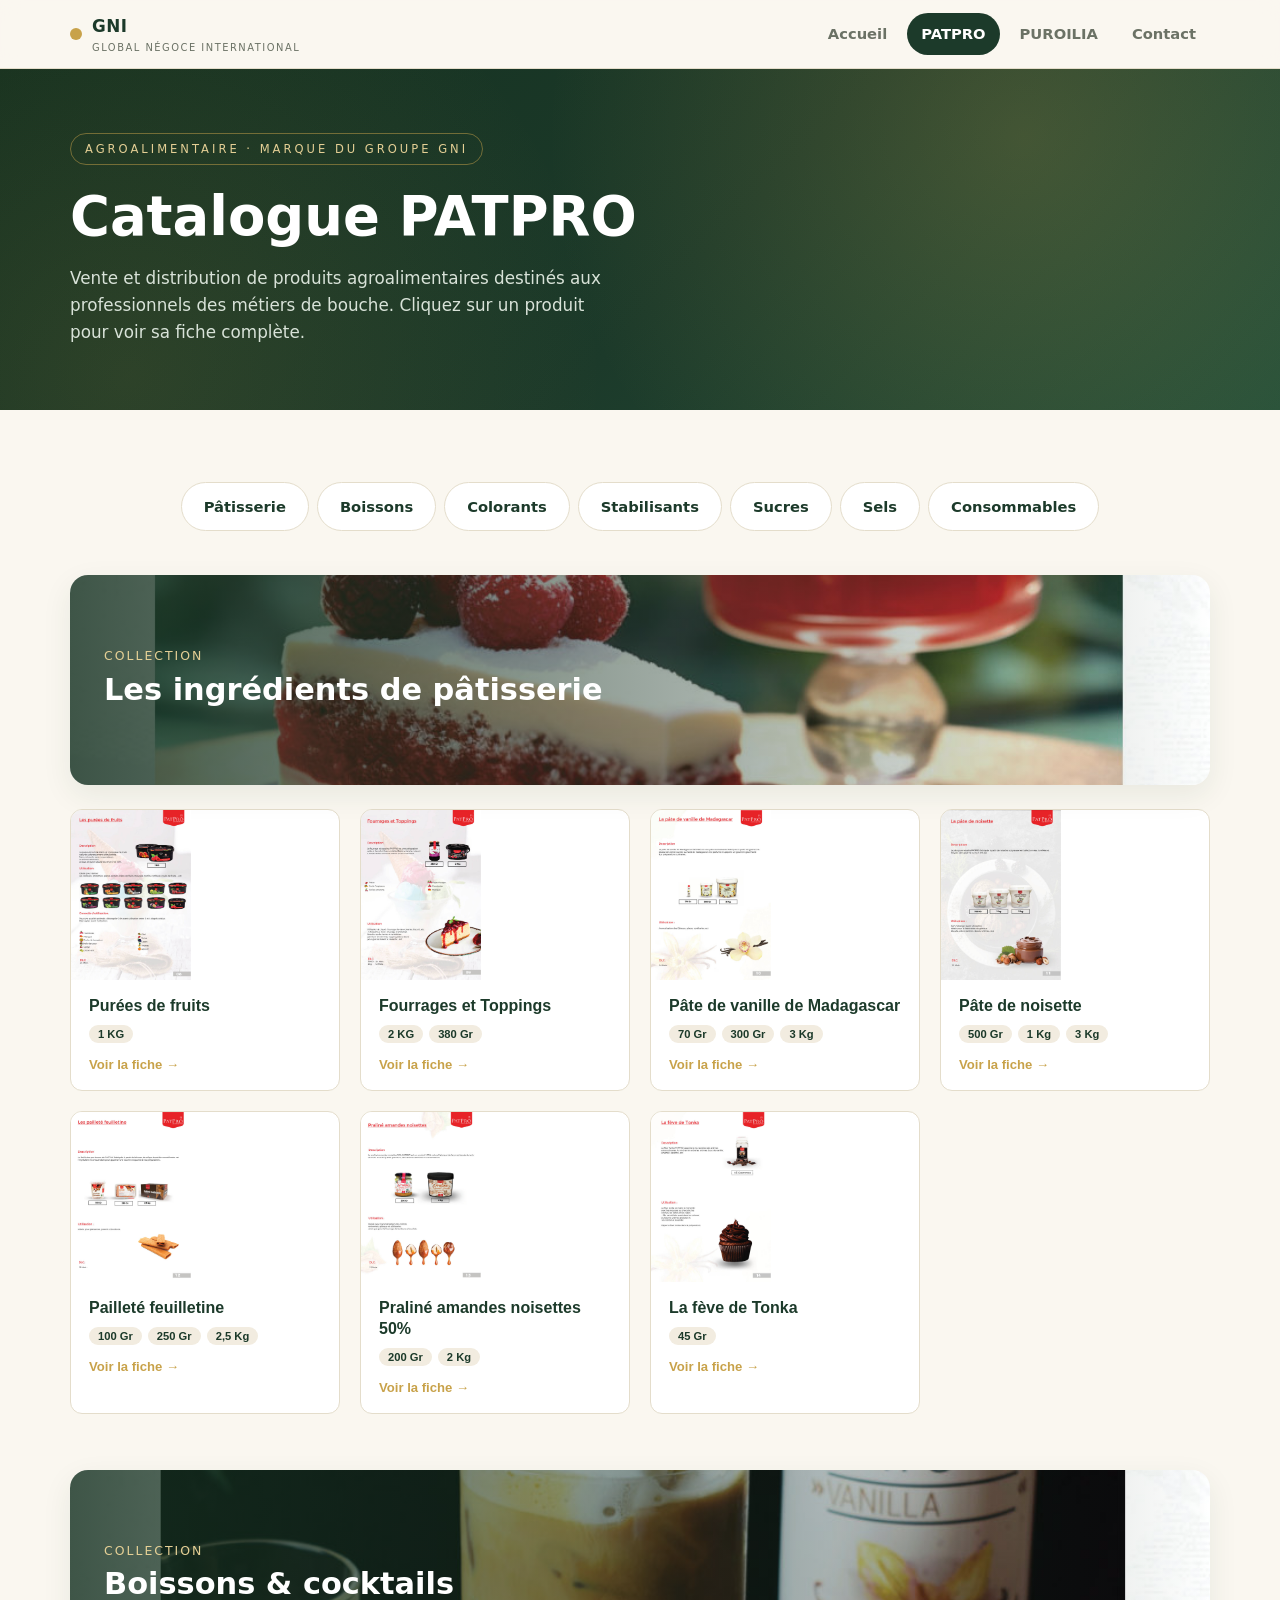
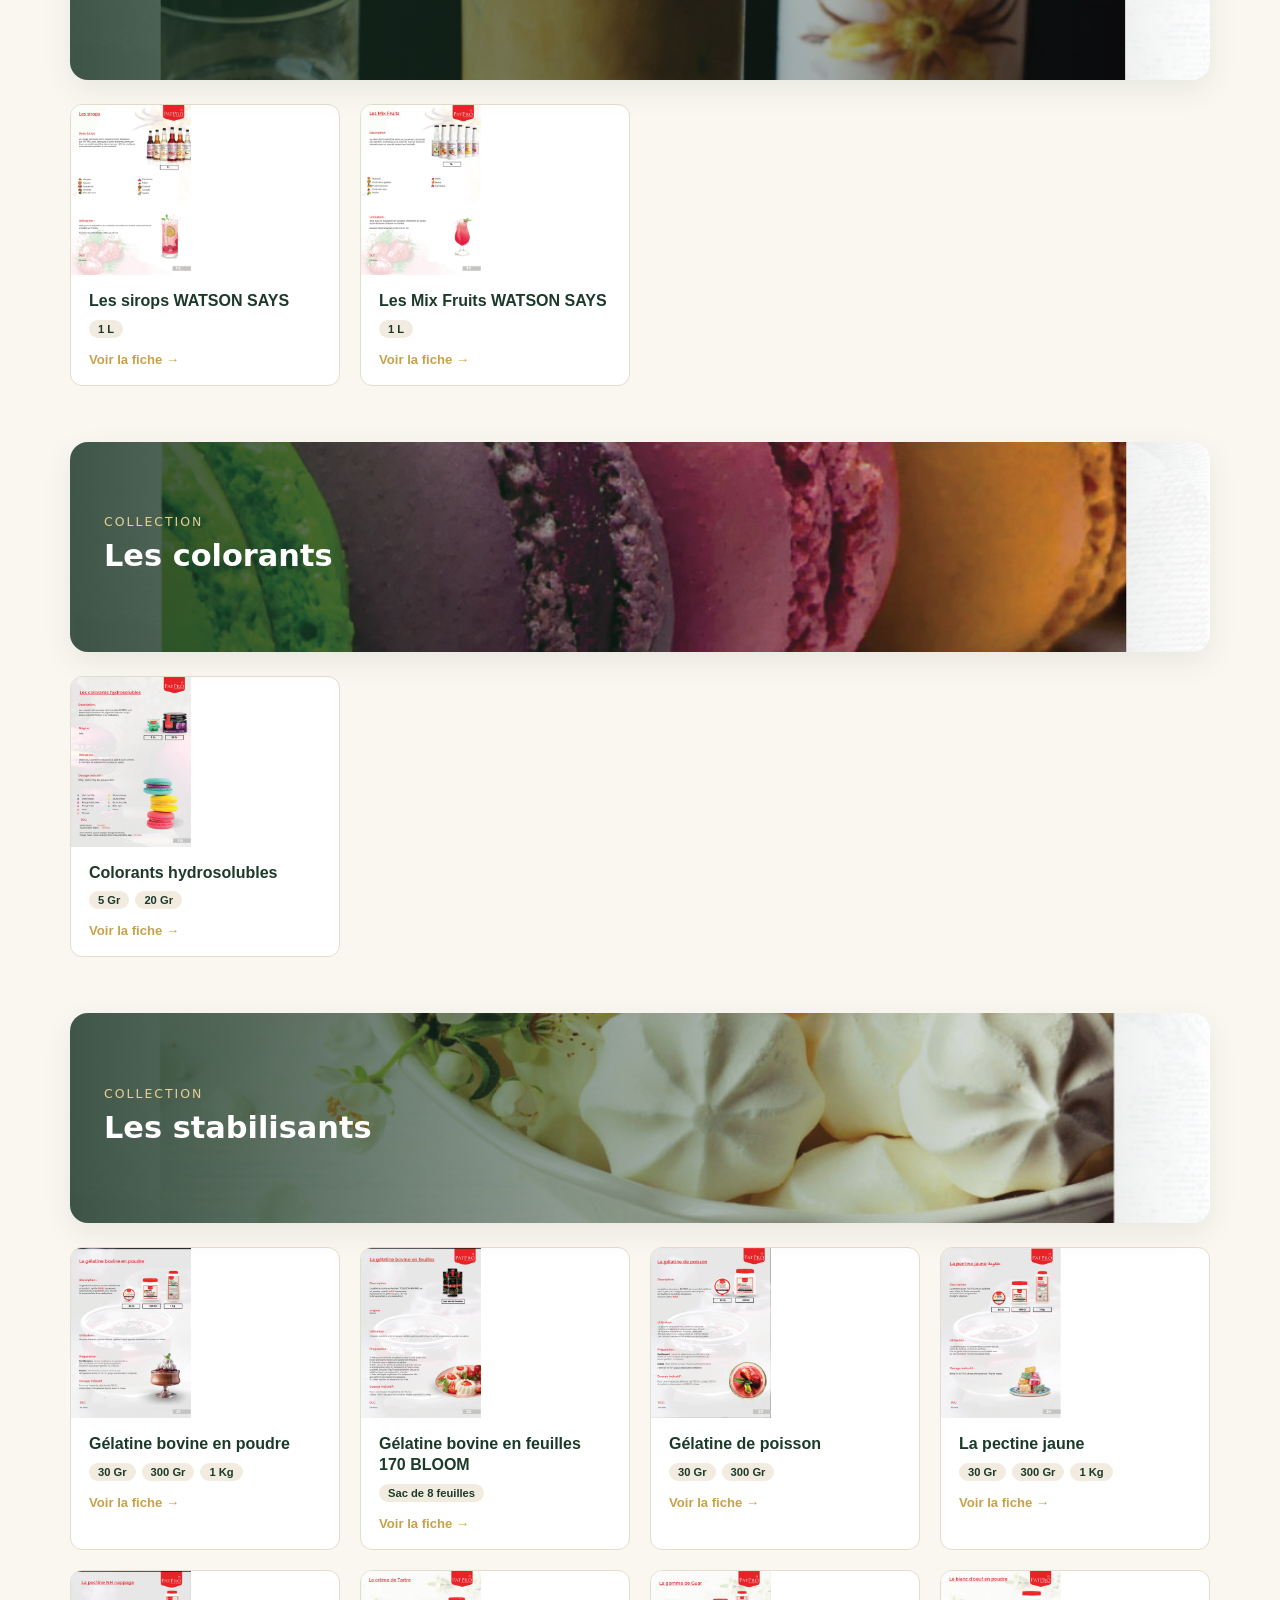
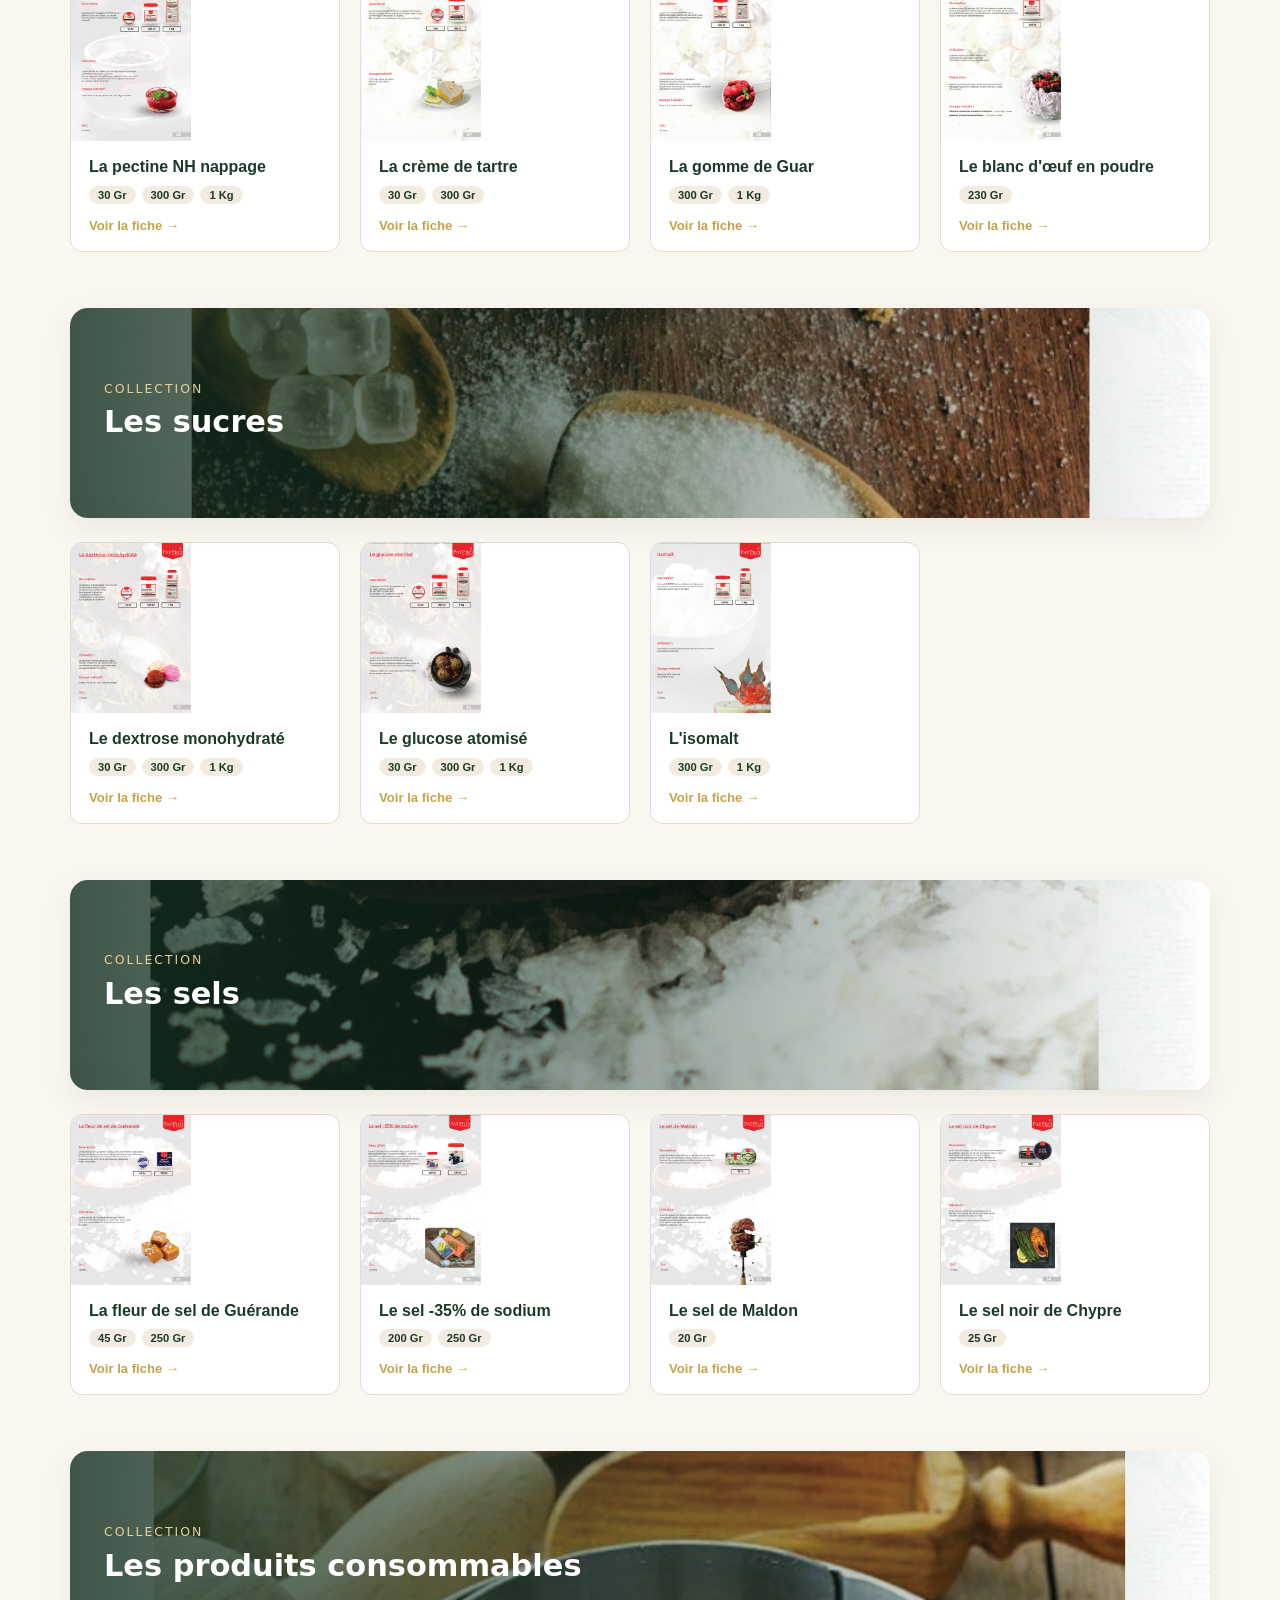
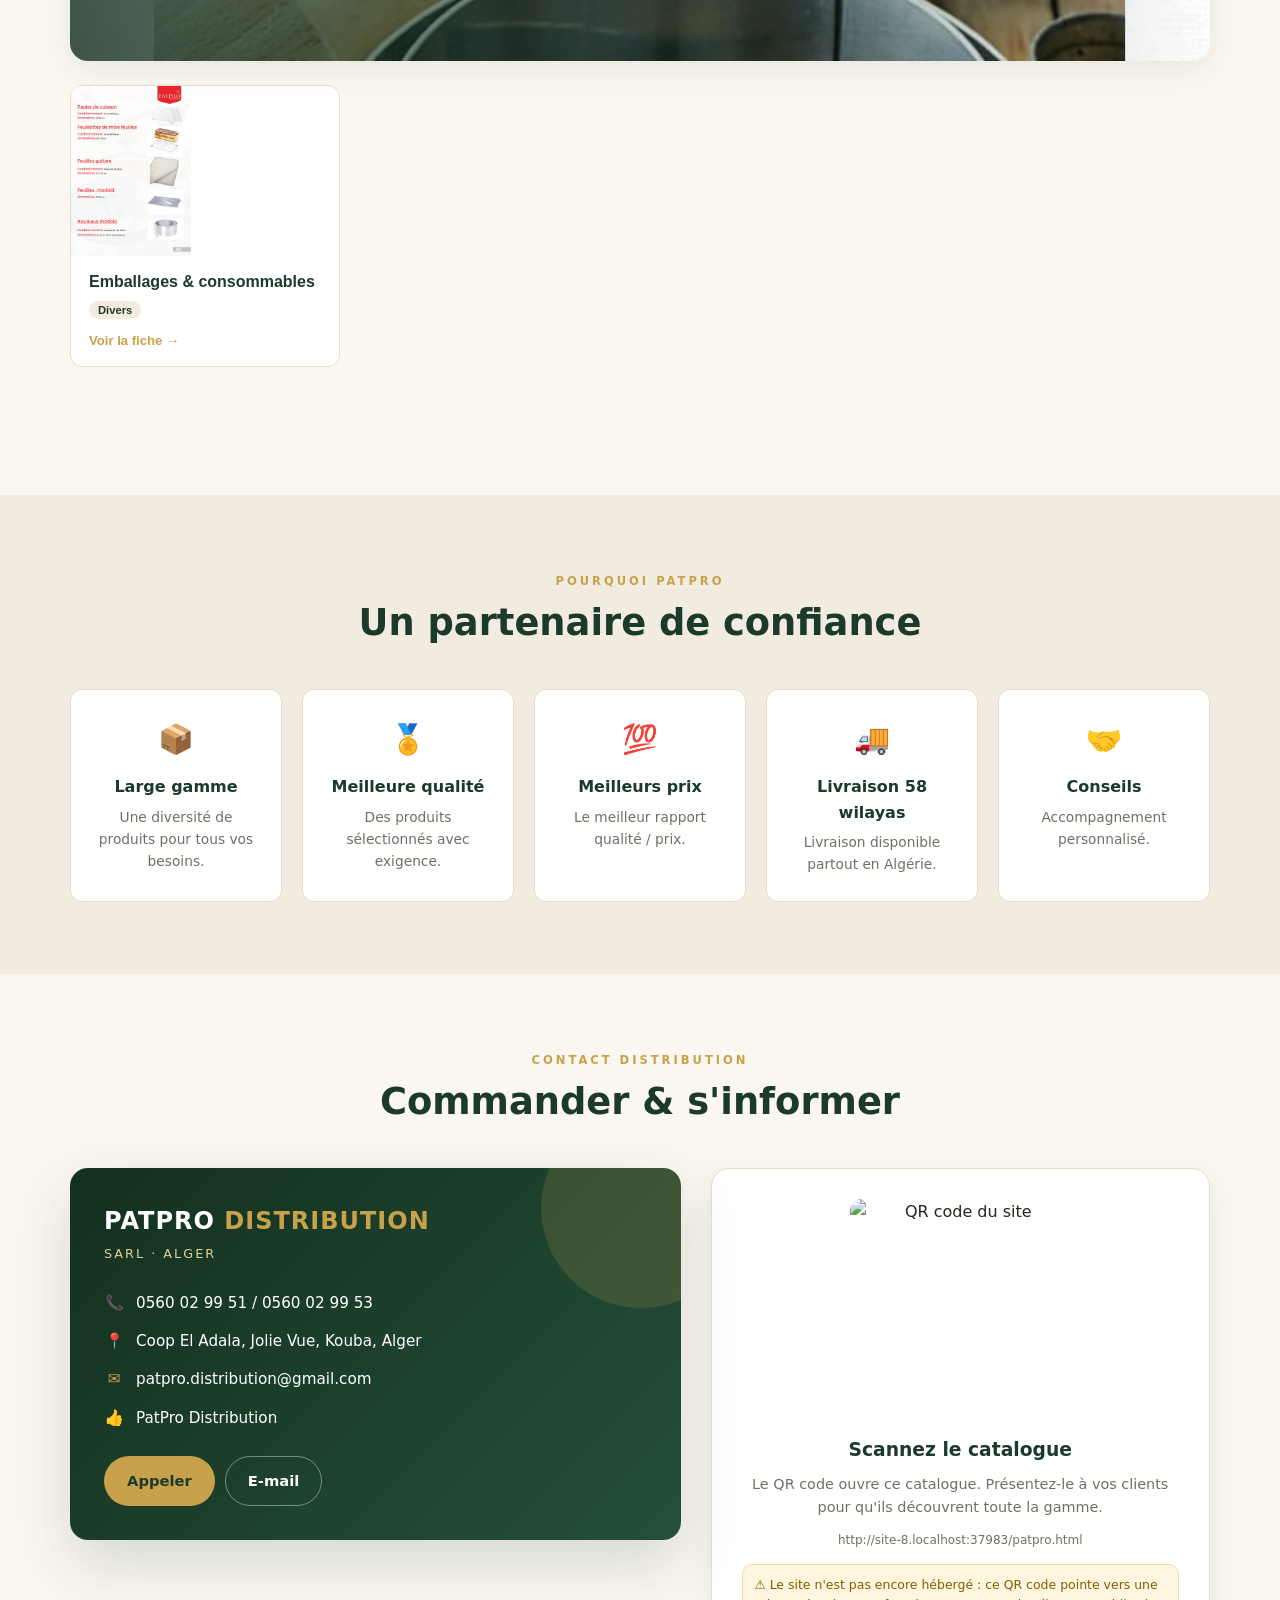
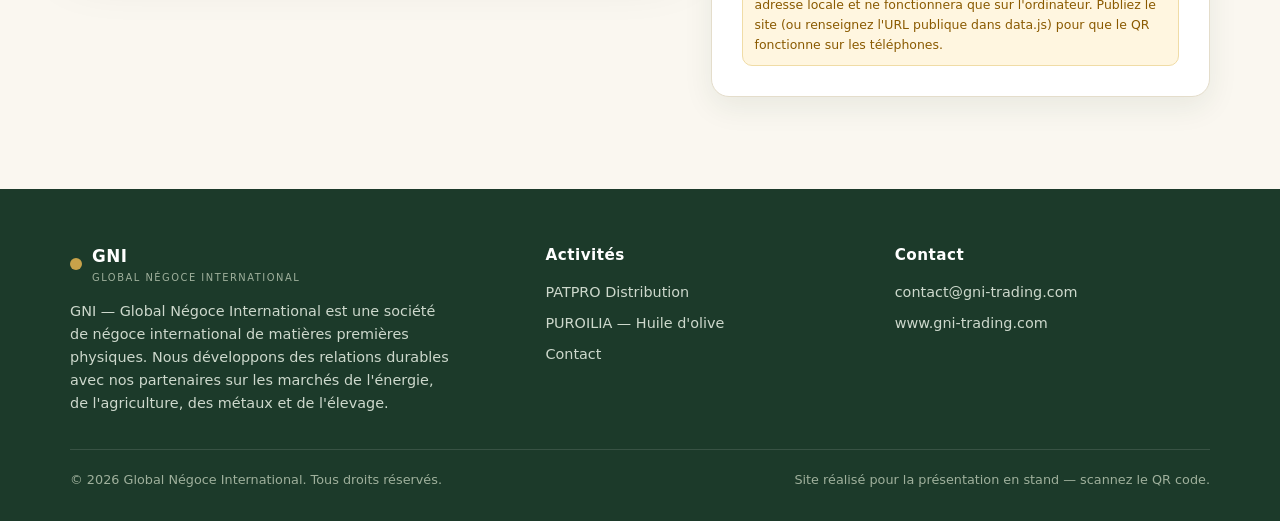
==== patpro.html @ ad090216 "first commit" ====
<!DOCTYPE html>
<html lang="fr">
<head>
  <meta charset="UTF-8">
  <meta name="viewport" content="width=device-width, initial-scale=1.0">
  <title>PATPRO Distribution — Catalogue agroalimentaire | GNI</title>
  <meta name="description" content="Catalogue PATPRO Distribution : purées de fruits, fourrages, pâtes aromatiques, gélatines, pectines, colorants, sucres, sels et consommables. Marque du groupe GNI.">
  <link rel="stylesheet" href="assets/css/style.css">
</head>
<body data-page="patpro">
  <div id="site-header"></div>

  <section class="hero" style="padding:0">
    <div class="container" style="padding-top:64px;padding-bottom:64px">
      <span class="eyebrow">Agroalimentaire · Marque du groupe GNI</span>
      <h1>Catalogue PATPRO</h1>
      <p>Vente et distribution de produits agroalimentaires destinés aux professionnels des métiers de bouche. Cliquez sur un produit pour voir sa fiche complète.</p>
    </div>
  </section>

  <section class="section">
    <div class="container">
      <nav class="cat-nav" style="display:flex;flex-wrap:wrap;gap:8px;justify-content:center;margin-bottom:44px">
        <a class="btn btn-outline" href="#patisserie">Pâtisserie</a>
        <a class="btn btn-outline" href="#boissons">Boissons</a>
        <a class="btn btn-outline" href="#colorants">Colorants</a>
        <a class="btn btn-outline" href="#stabilisants">Stabilisants</a>
        <a class="btn btn-outline" href="#sucres">Sucres</a>
        <a class="btn btn-outline" href="#sels">Sels</a>
        <a class="btn btn-outline" href="#consommables">Consommables</a>
      </nav>
      <div id="catalogue"></div>
    </div>
  </section>

  <section class="section" style="background:var(--cream-2)">
    <div class="container">
      <div class="section-head">
        <span class="kicker">Pourquoi PATPRO</span>
        <h2>Un partenaire de confiance</h2>
      </div>
      <div class="features">
        <div class="feature reveal"><div class="ic">📦</div><h4>Large gamme</h4><p>Une diversité de produits pour tous vos besoins.</p></div>
        <div class="feature reveal"><div class="ic">🏅</div><h4>Meilleure qualité</h4><p>Des produits sélectionnés avec exigence.</p></div>
        <div class="feature reveal"><div class="ic">💯</div><h4>Meilleurs prix</h4><p>Le meilleur rapport qualité / prix.</p></div>
        <div class="feature reveal"><div class="ic">🚚</div><h4>Livraison 58 wilayas</h4><p>Livraison disponible partout en Algérie.</p></div>
        <div class="feature reveal"><div class="ic">🤝</div><h4>Conseils</h4><p>Accompagnement personnalisé.</p></div>
      </div>
    </div>
  </section>

  <section class="section" id="contact-patpro">
    <div class="container">
      <div class="section-head">
        <span class="kicker">Contact distribution</span>
        <h2>Commander & s'informer</h2>
      </div>
      <div class="contact-wrap">
        <div class="vcard reveal">
          <div class="logo">PATPRO <span>DISTRIBUTION</span></div>
          <div class="role">SARL · Alger</div>
          <div class="lines">
            <div class="line"><span class="ic">📞</span><span id="patpro-tel"></span></div>
            <div class="line"><span class="ic">📍</span><span id="patpro-address"></span></div>
            <div class="line"><span class="ic">✉️</span><span id="patpro-email"></span></div>
            <div class="line"><span class="ic">👍</span><span id="patpro-facebook"></span></div>
          </div>
          <div class="actions">
            <a class="btn btn-gold" id="patpro-call" href="#">Appeler</a>
            <a class="btn btn-outline" style="background:transparent;color:#fff;border-color:rgba(255,255,255,.4)" id="patpro-mail" href="#">E-mail</a>
          </div>
        </div>
        <div class="qr-box reveal">
          <img id="qr-img" alt="QR code du site">
          <h3>Scannez le catalogue</h3>
          <p>Le QR code ouvre ce catalogue. Présentez-le à vos clients pour qu'ils découvrent toute la gamme.</p>
          <p style="word-break:break-all;font-size:0.75rem;color:var(--muted);margin-top:12px" id="qr-link"></p>
          <p id="qr-note" style="display:none;text-align:left;font-size:0.78rem;color:#8a5a00;background:#fff6e0;border:1px solid #f0dca6;border-radius:10px;padding:10px 12px;margin-top:14px"></p>
        </div>
      </div>
    </div>
  </section>

  <div id="site-footer"></div>
  <div class="modal" id="modal"></div>
  <script src="assets/js/data.js"></script>
  <script src="assets/js/app.js"></script>
</body>
</html>
---- assets/css/style.css ----
:root {
  --green: #1c3a2a;
  --green-2: #275139;
  --gold: #c8a24a;
  --gold-soft: #e4cf95;
  --cream: #faf7f0;
  --cream-2: #f2ece0;
  --ink: #23271f;
  --muted: #6b7265;
  --line: #e4ddcb;
  --white: #ffffff;
  --shadow: 0 10px 30px rgba(28, 58, 42, 0.08);
  --shadow-lg: 0 24px 60px rgba(28, 58, 42, 0.16);
  --radius: 18px;
  --radius-sm: 12px;
  --max: 1180px;
  --font: "Segoe UI", system-ui, -apple-system, "Helvetica Neue", Arial, sans-serif;
}

* { box-sizing: border-box; margin: 0; padding: 0; }

html { scroll-behavior: smooth; }

body {
  font-family: var(--font);
  color: var(--ink);
  background: var(--cream);
  line-height: 1.6;
  -webkit-font-smoothing: antialiased;
}

img { max-width: 100%; display: block; }

a { color: inherit; text-decoration: none; }

.container { width: 100%; max-width: var(--max); margin: 0 auto; padding: 0 20px; }

/* ---------- Header ---------- */
.site-header {
  position: sticky;
  top: 0;
  z-index: 100;
  background: rgba(250, 247, 240, 0.9);
  backdrop-filter: blur(10px);
  border-bottom: 1px solid var(--line);
}
.site-header .container {
  display: flex;
  align-items: center;
  justify-content: space-between;
  height: 68px;
}
.brand {
  display: flex;
  align-items: center;
  gap: 10px;
  font-weight: 800;
  letter-spacing: 0.5px;
  font-size: 1.05rem;
  color: var(--green);
}
.brand .dot { width: 12px; height: 12px; border-radius: 50%; background: var(--gold); }
.brand small { display: block; font-weight: 500; font-size: 0.62rem; letter-spacing: 1.5px; color: var(--muted); text-transform: uppercase; }

.nav { display: flex; align-items: center; gap: 6px; }
.nav a {
  padding: 9px 14px;
  border-radius: 999px;
  font-size: 0.92rem;
  font-weight: 600;
  color: var(--muted);
  transition: 0.2s;
}
.nav a:hover { color: var(--green); background: var(--cream-2); }
.nav a.active { color: var(--white); background: var(--green); }

.nav-toggle {
  display: none;
  background: none;
  border: none;
  font-size: 1.5rem;
  color: var(--green);
  cursor: pointer;
}

/* ---------- Buttons ---------- */
.btn {
  display: inline-flex;
  align-items: center;
  gap: 8px;
  padding: 12px 22px;
  border-radius: 999px;
  font-weight: 700;
  font-size: 0.92rem;
  border: 1.5px solid transparent;
  cursor: pointer;
  transition: 0.2s;
}
.btn-primary { background: var(--green); color: var(--white); }
.btn-primary:hover { background: var(--green-2); transform: translateY(-1px); }
.btn-gold { background: var(--gold); color: var(--green); }
.btn-gold:hover { background: var(--gold-soft); transform: translateY(-1px); }
.btn-outline { border-color: var(--line); color: var(--green); background: var(--white); }
.btn-outline:hover { border-color: var(--green); }

/* ---------- Hero ---------- */
.hero {
  position: relative;
  color: var(--white);
  background: linear-gradient(135deg, #14301f 0%, #1c3a2a 55%, #24503a 100%);
  overflow: hidden;
}
.hero::after {
  content: "";
  position: absolute;
  inset: 0;
  background-image: radial-gradient(circle at 80% 20%, rgba(200, 162, 74, 0.22), transparent 45%),
    radial-gradient(circle at 10% 90%, rgba(200, 162, 74, 0.12), transparent 40%);
}
.hero .container { position: relative; z-index: 2; padding: 84px 20px; }
.hero .eyebrow {
  display: inline-block;
  font-size: 0.72rem;
  letter-spacing: 3px;
  text-transform: uppercase;
  color: var(--gold-soft);
  border: 1px solid rgba(200, 162, 74, 0.5);
  padding: 6px 14px;
  border-radius: 999px;
  margin-bottom: 22px;
}
.hero h1 {
  font-size: clamp(2rem, 5vw, 3.4rem);
  line-height: 1.1;
  font-weight: 800;
  max-width: 16ch;
}
.hero p { margin-top: 18px; max-width: 52ch; color: #d8e2d8; font-size: 1.05rem; }
.hero .actions { margin-top: 30px; display: flex; gap: 12px; flex-wrap: wrap; }

/* ---------- Sections ---------- */
.section { padding: 72px 0; }
.section-head { text-align: center; max-width: 620px; margin: 0 auto 44px; }
.section-head .kicker {
  font-size: 0.72rem; letter-spacing: 3px; text-transform: uppercase;
  color: var(--gold); font-weight: 700;
}
.section-head h2 { font-size: clamp(1.6rem, 3.5vw, 2.3rem); color: var(--green); margin-top: 8px; line-height: 1.2; }
.section-head p { color: var(--muted); margin-top: 12px; }

/* ---------- Business cards (home) ---------- */
.biz-grid { display: grid; grid-template-columns: repeat(auto-fit, minmax(300px, 1fr)); gap: 26px; }
.biz-card {
  position: relative;
  border-radius: var(--radius);
  overflow: hidden;
  box-shadow: var(--shadow);
  background: var(--white);
  display: flex;
  flex-direction: column;
  min-height: 340px;
  transition: 0.25s;
  border: 1px solid var(--line);
}
.biz-card:hover { transform: translateY(-5px); box-shadow: var(--shadow-lg); }
.biz-card .media { height: 210px; overflow: hidden; background: var(--cream-2); }
.biz-card .media img { width: 100%; height: 100%; object-fit: cover; }
.biz-card .body { padding: 24px; flex: 1; display: flex; flex-direction: column; }
.biz-card h3 { color: var(--green); font-size: 1.35rem; }
.biz-card .tag { color: var(--gold); font-weight: 700; font-size: 0.75rem; letter-spacing: 2px; text-transform: uppercase; }
.biz-card p { color: var(--muted); margin: 10px 0 18px; font-size: 0.95rem; }
.biz-card .body .btn { margin-top: auto; align-self: flex-start; }

/* ---------- Product grid ---------- */
.cat-block { margin-bottom: 56px; }
.cat-banner {
  position: relative;
  border-radius: var(--radius);
  overflow: hidden;
  margin-bottom: 24px;
  box-shadow: var(--shadow);
}
.cat-banner img { width: 100%; height: 210px; object-fit: cover; }
.cat-banner .overlay {
  position: absolute; inset: 0;
  background: linear-gradient(90deg, rgba(20, 48, 31, 0.82) 0%, rgba(20, 48, 31, 0.35) 60%, transparent 100%);
  display: flex; flex-direction: column; justify-content: center;
  padding: 0 34px;
}
.cat-banner h2 { color: var(--white); font-size: clamp(1.3rem, 3vw, 1.9rem); }
.cat-banner span { color: var(--gold-soft); font-size: 0.78rem; letter-spacing: 2px; text-transform: uppercase; }

.product-grid { display: grid; grid-template-columns: repeat(auto-fill, minmax(250px, 1fr)); gap: 20px; }
.product {
  background: var(--white);
  border: 1px solid var(--line);
  border-radius: var(--radius-sm);
  overflow: hidden;
  display: flex;
  flex-direction: column;
  cursor: pointer;
  transition: 0.2s;
  text-align: left;
}
.product:hover { transform: translateY(-4px); box-shadow: var(--shadow); border-color: var(--gold-soft); }
.product .thumb { height: 170px; overflow: hidden; background: var(--cream-2); position: relative; }
.product .thumb img { width: 100%; height: 100%; object-fit: cover; transition: 0.4s; }
.product:hover .thumb img { transform: scale(1.05); }
.product .info { padding: 16px 18px 18px; flex: 1; display: flex; flex-direction: column; }
.product h3 { font-size: 1rem; color: var(--green); line-height: 1.3; }
.product .formats { margin-top: 8px; display: flex; flex-wrap: wrap; gap: 6px; }
.chip {
  font-size: 0.7rem; font-weight: 600;
  background: var(--cream-2); color: var(--green);
  padding: 3px 9px; border-radius: 999px;
}
.product .more { margin-top: 14px; color: var(--gold); font-weight: 700; font-size: 0.82rem; }

/* ---------- Modal ---------- */
.modal {
  position: fixed; inset: 0; z-index: 200;
  display: none;
  align-items: center; justify-content: center;
  padding: 20px;
}
.modal.open { display: flex; }
.modal-backdrop { position: absolute; inset: 0; background: rgba(20, 30, 22, 0.6); backdrop-filter: blur(3px); }
.modal-panel {
  position: relative; z-index: 2;
  background: var(--white);
  border-radius: var(--radius);
  max-width: 900px; width: 100%;
  max-height: 90vh; overflow: auto;
  box-shadow: var(--shadow-lg);
  animation: pop 0.25s ease;
}
@keyframes pop { from { transform: scale(0.96); opacity: 0; } to { transform: scale(1); opacity: 1; } }
.modal-close {
  position: absolute; top: 14px; right: 14px; z-index: 3;
  width: 40px; height: 40px; border-radius: 50%;
  border: none; background: var(--white); color: var(--green);
  font-size: 1.3rem; cursor: pointer; box-shadow: var(--shadow);
}
.modal-media { background: var(--cream-2); }
.modal-media img { width: 100%; max-height: 460px; object-fit: cover; }
.modal-body { padding: 28px; }
.modal-body h2 { color: var(--green); font-size: 1.6rem; }
.modal-body .tag { color: var(--gold); font-weight: 700; font-size: 0.72rem; letter-spacing: 2px; text-transform: uppercase; }
.modal-body p { margin-top: 14px; color: #3d453c; }
.modal-meta { margin-top: 20px; display: grid; gap: 14px; }
.meta-row { display: flex; gap: 12px; }
.meta-row .label { min-width: 110px; font-weight: 700; color: var(--green); font-size: 0.85rem; }
.meta-row .val { color: var(--muted); font-size: 0.92rem; flex: 1; }
.flavors { display: flex; flex-wrap: wrap; gap: 7px; }

/* ---------- Business card / contact ---------- */
.contact-wrap { display: grid; grid-template-columns: 1.1fr 0.9fr; gap: 30px; align-items: start; }
.vcard {
  background: linear-gradient(135deg, #14301f, #24503a);
  color: var(--white);
  border-radius: var(--radius);
  padding: 34px;
  position: relative;
  overflow: hidden;
  box-shadow: var(--shadow-lg);
}
.vcard::after {
  content: ""; position: absolute; right: -60px; top: -60px;
  width: 200px; height: 200px; border-radius: 50%;
  background: rgba(200, 162, 74, 0.18);
}
.vcard .logo { font-size: 1.5rem; font-weight: 800; letter-spacing: 1px; }
.vcard .logo span { color: var(--gold); }
.vcard .role { color: var(--gold-soft); font-size: 0.8rem; letter-spacing: 2px; text-transform: uppercase; margin-top: 4px; }
.vcard .lines { margin-top: 26px; display: grid; gap: 14px; position: relative; z-index: 2; }
.vcard .line { display: flex; gap: 12px; align-items: flex-start; font-size: 0.95rem; }
.vcard .line .ic { color: var(--gold); width: 20px; text-align: center; }
.vcard .actions { margin-top: 26px; display: flex; gap: 10px; flex-wrap: wrap; position: relative; z-index: 2; }

.qr-box {
  background: var(--white); border: 1px solid var(--line);
  border-radius: var(--radius); padding: 30px; text-align: center; box-shadow: var(--shadow);
}
.qr-box img { width: 220px; height: 220px; margin: 0 auto 16px; border-radius: 12px; }
.qr-box h3 { color: var(--green); }
.qr-box p { color: var(--muted); font-size: 0.9rem; margin-top: 8px; }

/* ---------- Puroilia ---------- */
.puro-hero {
  background: linear-gradient(135deg, #2b3a1f, #4a5d2e);
  color: var(--white);
  padding: 70px 0;
}
.puro-hero .container { display: grid; grid-template-columns: 1fr 1fr; gap: 40px; align-items: center; }
.puro-hero h1 { font-size: clamp(2rem, 5vw, 3rem); font-weight: 800; }
.puro-hero p { color: #dfe6d3; margin-top: 14px; max-width: 45ch; }
.puro-hero img { border-radius: var(--radius); box-shadow: var(--shadow-lg); max-height: 460px; width: 100%; object-fit: cover; }

/* ---------- Features ---------- */
.features { display: grid; grid-template-columns: repeat(auto-fit, minmax(200px, 1fr)); gap: 20px; }
.feature {
  background: var(--white); border: 1px solid var(--line);
  border-radius: var(--radius-sm); padding: 26px; text-align: center;
}
.feature .ic { font-size: 1.8rem; }
.feature h4 { color: var(--green); margin-top: 12px; font-size: 1rem; }
.feature p { color: var(--muted); font-size: 0.86rem; margin-top: 6px; }

/* ---------- Footer ---------- */
.site-footer {
  background: var(--green); color: #cdd8cc; padding: 54px 0 30px; margin-top: 20px;
}
.site-footer .cols { display: grid; grid-template-columns: 1.4fr 1fr 1fr; gap: 34px; }
.site-footer h4 { color: var(--white); font-size: 0.95rem; margin-bottom: 14px; letter-spacing: 0.5px; }
.site-footer a { color: #cdd8cc; font-size: 0.9rem; display: block; margin-bottom: 8px; }
.site-footer a:hover { color: var(--gold-soft); }
.site-footer .about { font-size: 0.9rem; max-width: 42ch; }
.site-footer .bottom {
  margin-top: 34px; padding-top: 20px; border-top: 1px solid rgba(255, 255, 255, 0.12);
  font-size: 0.8rem; color: #9fb09c; display: flex; justify-content: space-between; flex-wrap: wrap; gap: 8px;
}

/* ---------- Utility ---------- */
.reveal { opacity: 0; transform: translateY(24px); transition: 0.6s ease; }
.reveal.in { opacity: 1; transform: none; }

/* ---------- GNI — secteurs & à propos ---------- */
.gni-about {
  background: linear-gradient(160deg, #0d1b2a 0%, #122636 60%, #16303f 100%);
  color: #d7e2ec;
}
.gni-about .section-head h2 { color: var(--white); }
.gni-about .section-head p { color: #a9bccb; }
.gni-about .kicker { color: #6fb3d6; }

.sectors {
  display: grid;
  grid-template-columns: repeat(auto-fit, minmax(210px, 1fr));
  gap: 18px;
}
.sector {
  background: rgba(255, 255, 255, 0.045);
  border: 1px solid rgba(255, 255, 255, 0.09);
  border-radius: var(--radius-sm);
  padding: 26px 22px;
  position: relative;
  transition: 0.2s;
}
.sector:hover { background: rgba(255, 255, 255, 0.08); transform: translateY(-3px); }
.sector .num {
  font-size: 0.72rem; font-weight: 700; letter-spacing: 2px;
  color: #6fb3d6;
}
.sector .ic { display: block; font-size: 1.9rem; margin: 12px 0 10px; }
.sector h3 { color: var(--white); font-size: 1.1rem; }
.sector p { color: #a9bccb; font-size: 0.88rem; margin-top: 6px; }

.soon {
  margin-top: 34px;
  text-align: center;
  color: #8ba6ba;
  font-size: 0.92rem;
  max-width: 60ch;
  margin-left: auto;
  margin-right: auto;
  border-top: 1px solid rgba(255, 255, 255, 0.08);
  padding-top: 24px;
}

/* ---------- Sous-carte dans la vCard ---------- */
.vcard .sub-card {
  margin-top: 22px;
  padding-top: 20px;
  border-top: 1px solid rgba(255, 255, 255, 0.14);
  position: relative;
  z-index: 2;
}
.vcard .sub-title {
  color: var(--gold-soft);
  font-size: 0.72rem;
  letter-spacing: 2px;
  text-transform: uppercase;
  font-weight: 700;
  margin-bottom: 12px;
}
.vcard .line a { color: #fff; text-decoration: none; }
.vcard .line a:hover { color: var(--gold-soft); }

/* ---------- Responsive ---------- */
@media (max-width: 860px) {
  .contact-wrap, .puro-hero .container { grid-template-columns: 1fr; }
  .site-footer .cols { grid-template-columns: 1fr; }
  .nav { position: fixed; inset: 68px 0 auto 0; background: var(--cream); flex-direction: column;
    align-items: stretch; padding: 12px 20px 20px; border-bottom: 1px solid var(--line);
    transform: translateY(-120%); transition: 0.25s; gap: 4px; }
  .nav.open { transform: none; }
  .nav a { padding: 12px 14px; }
  .nav-toggle { display: block; }
  .cat-banner .overlay { padding: 0 22px; }
}
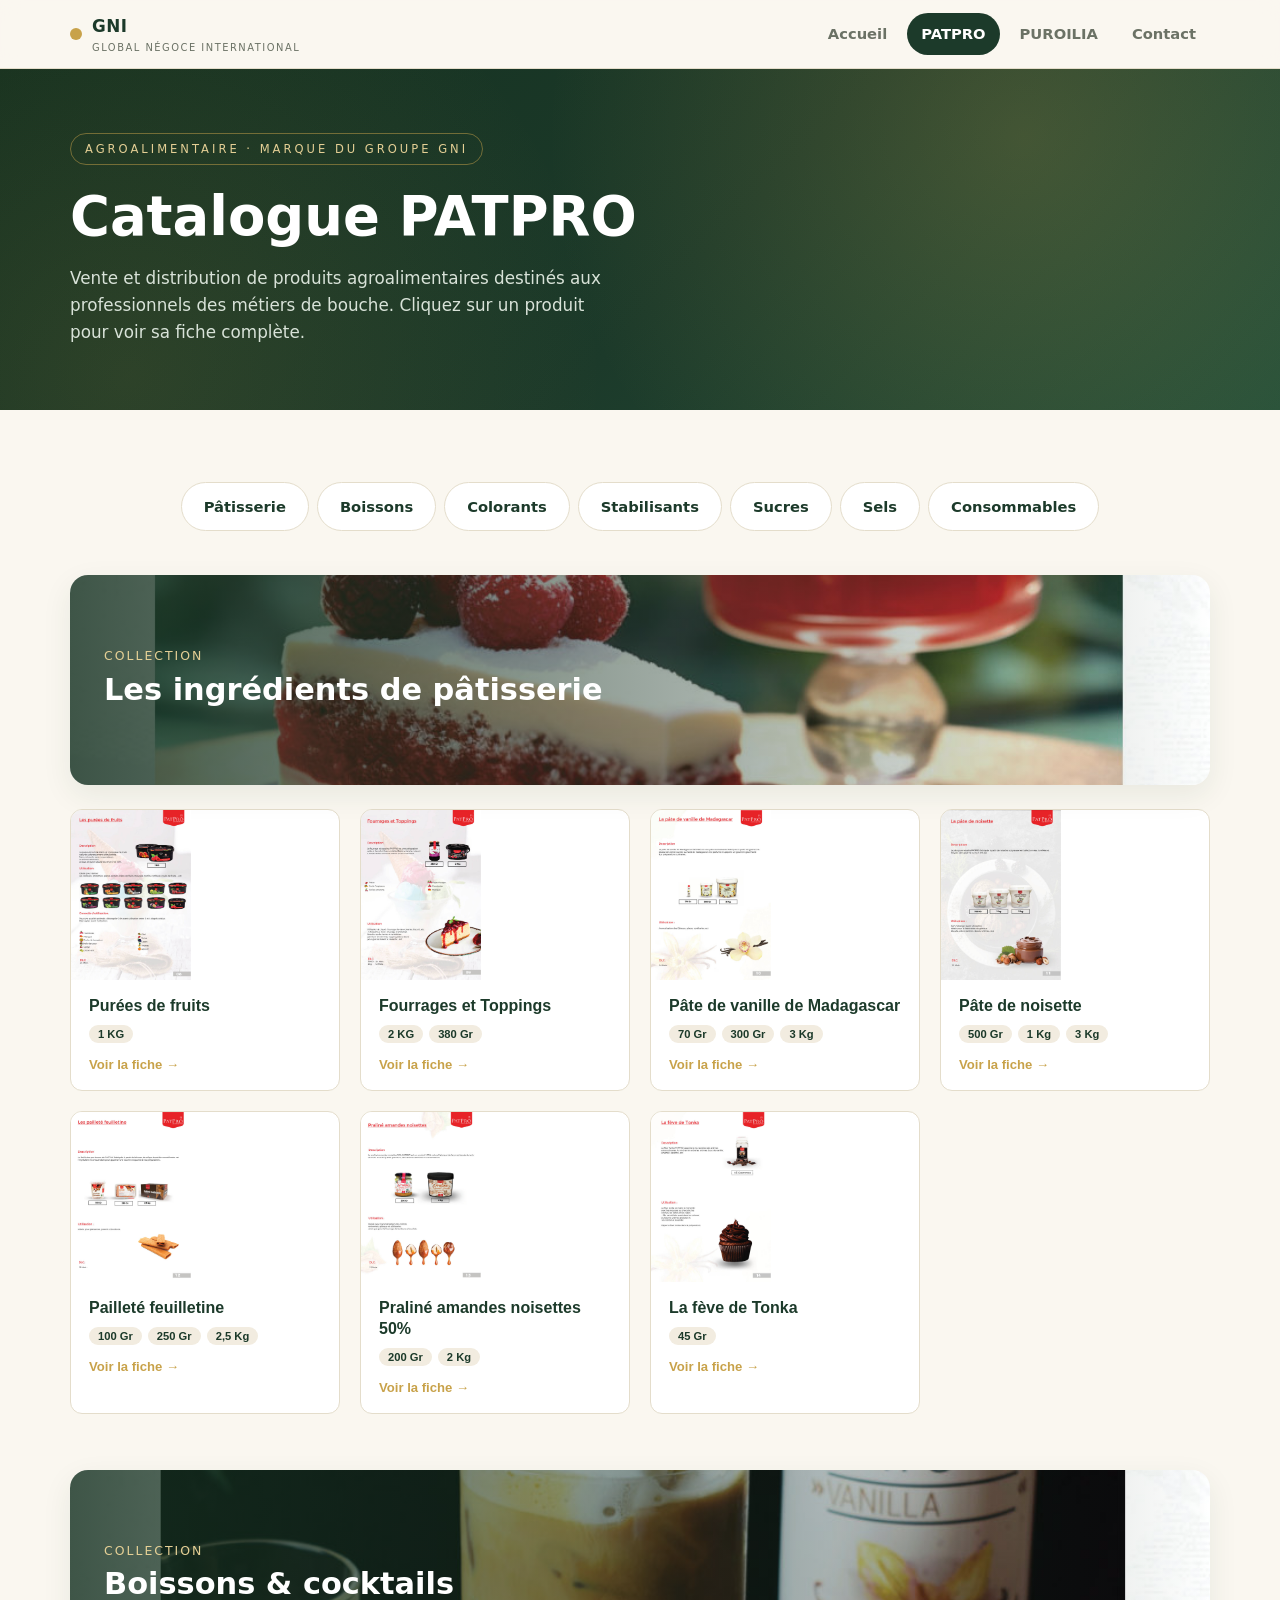
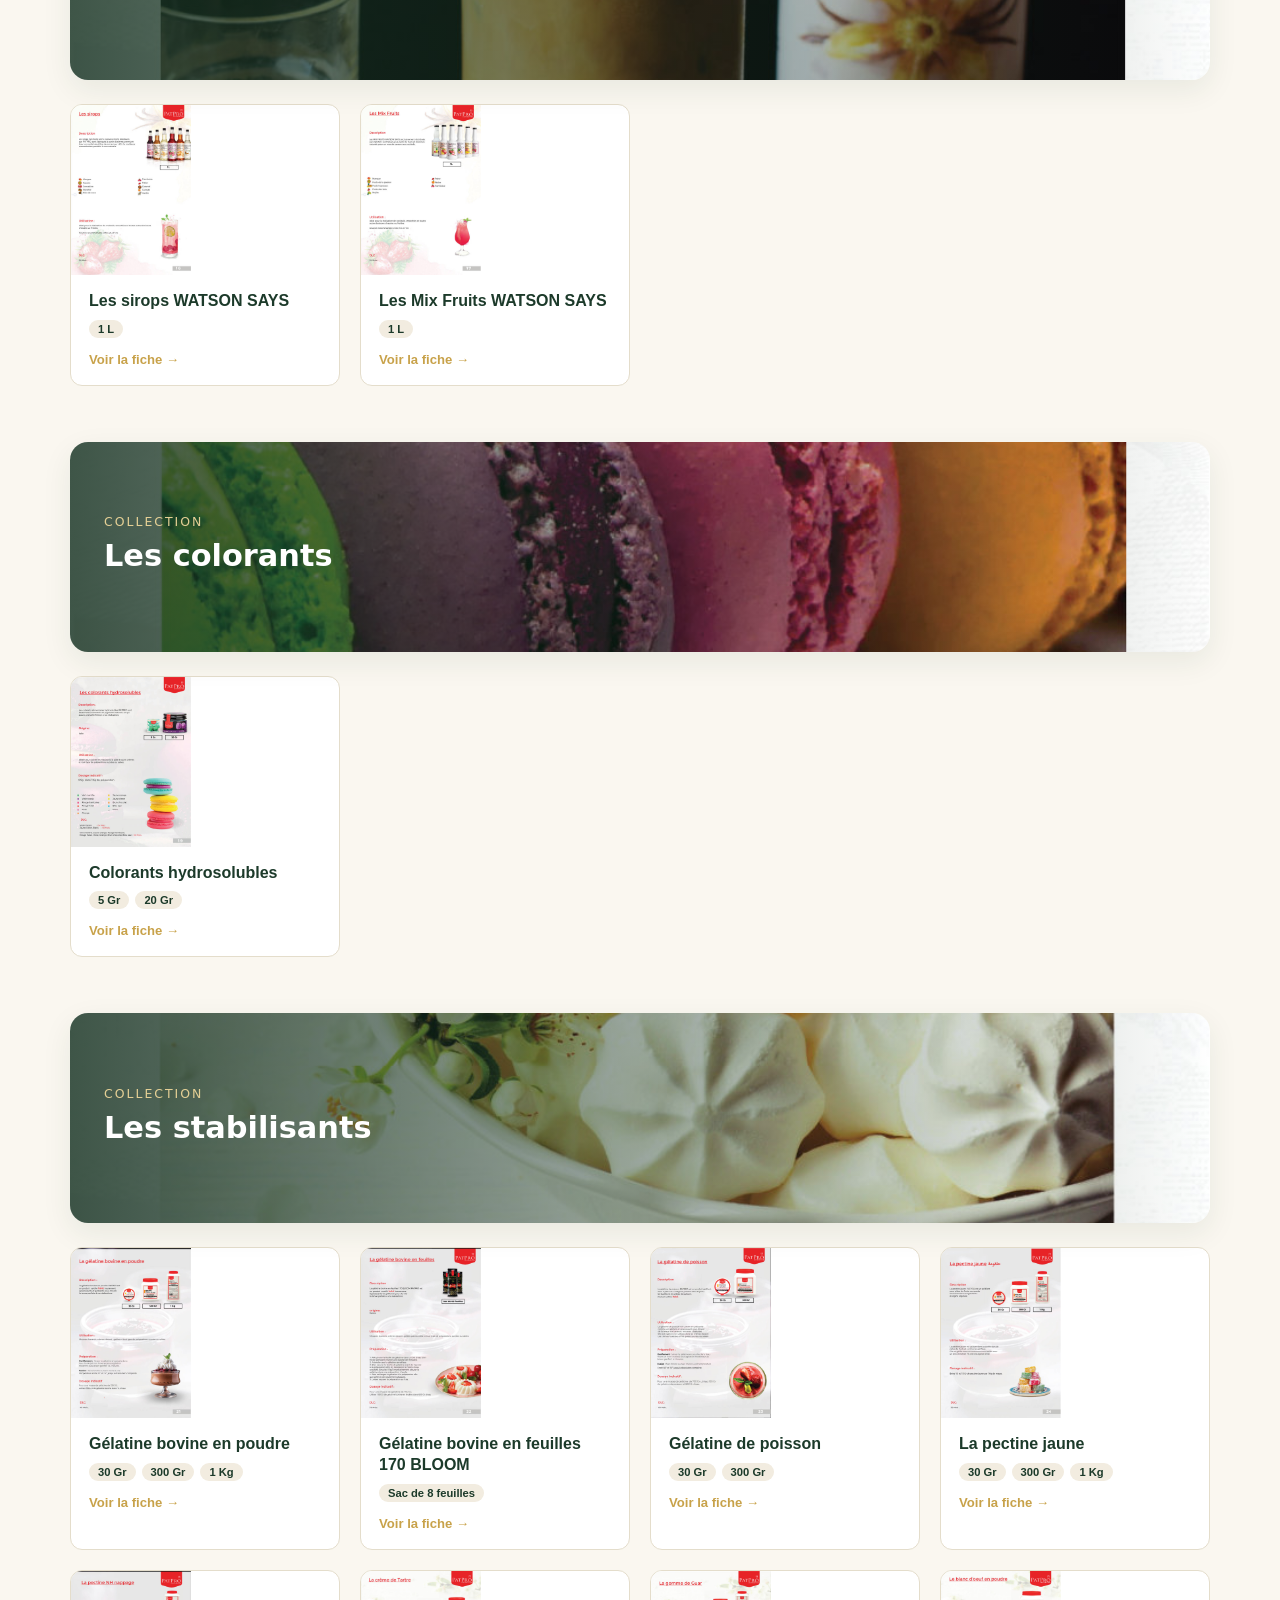
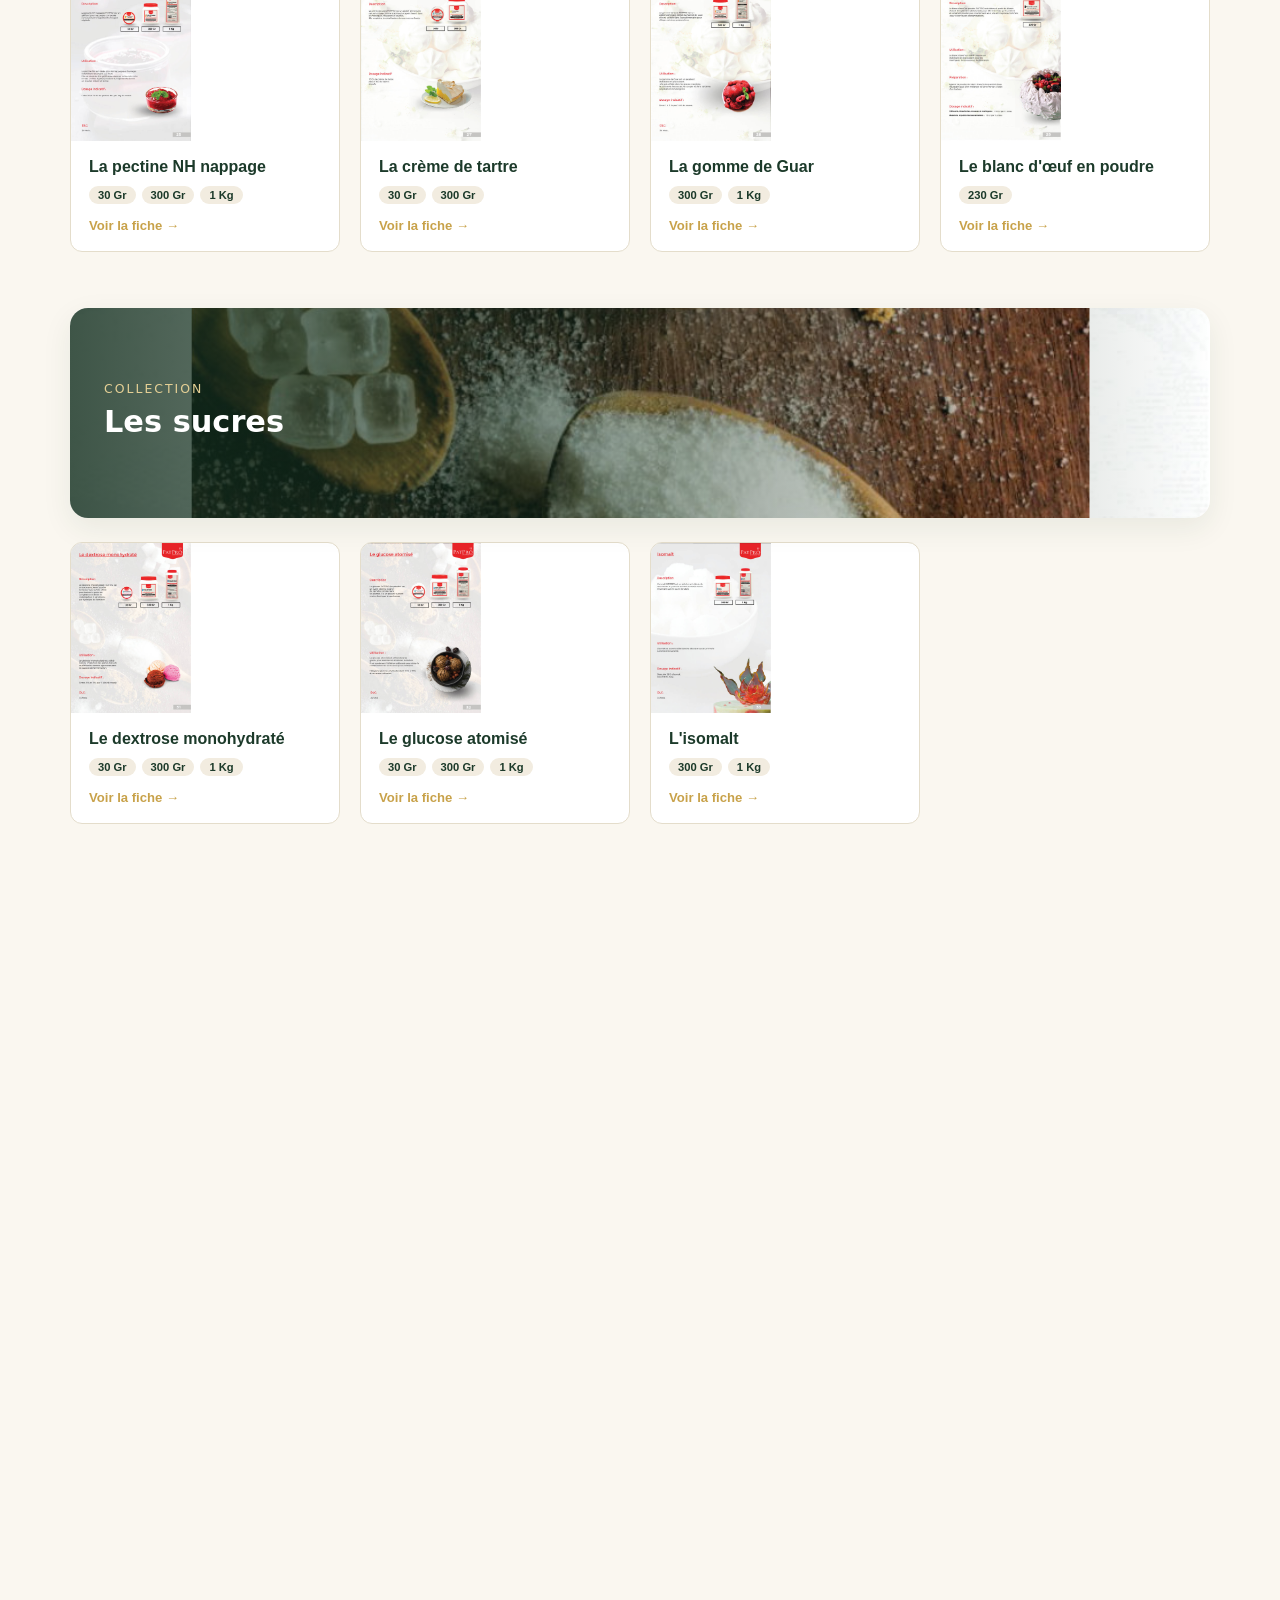
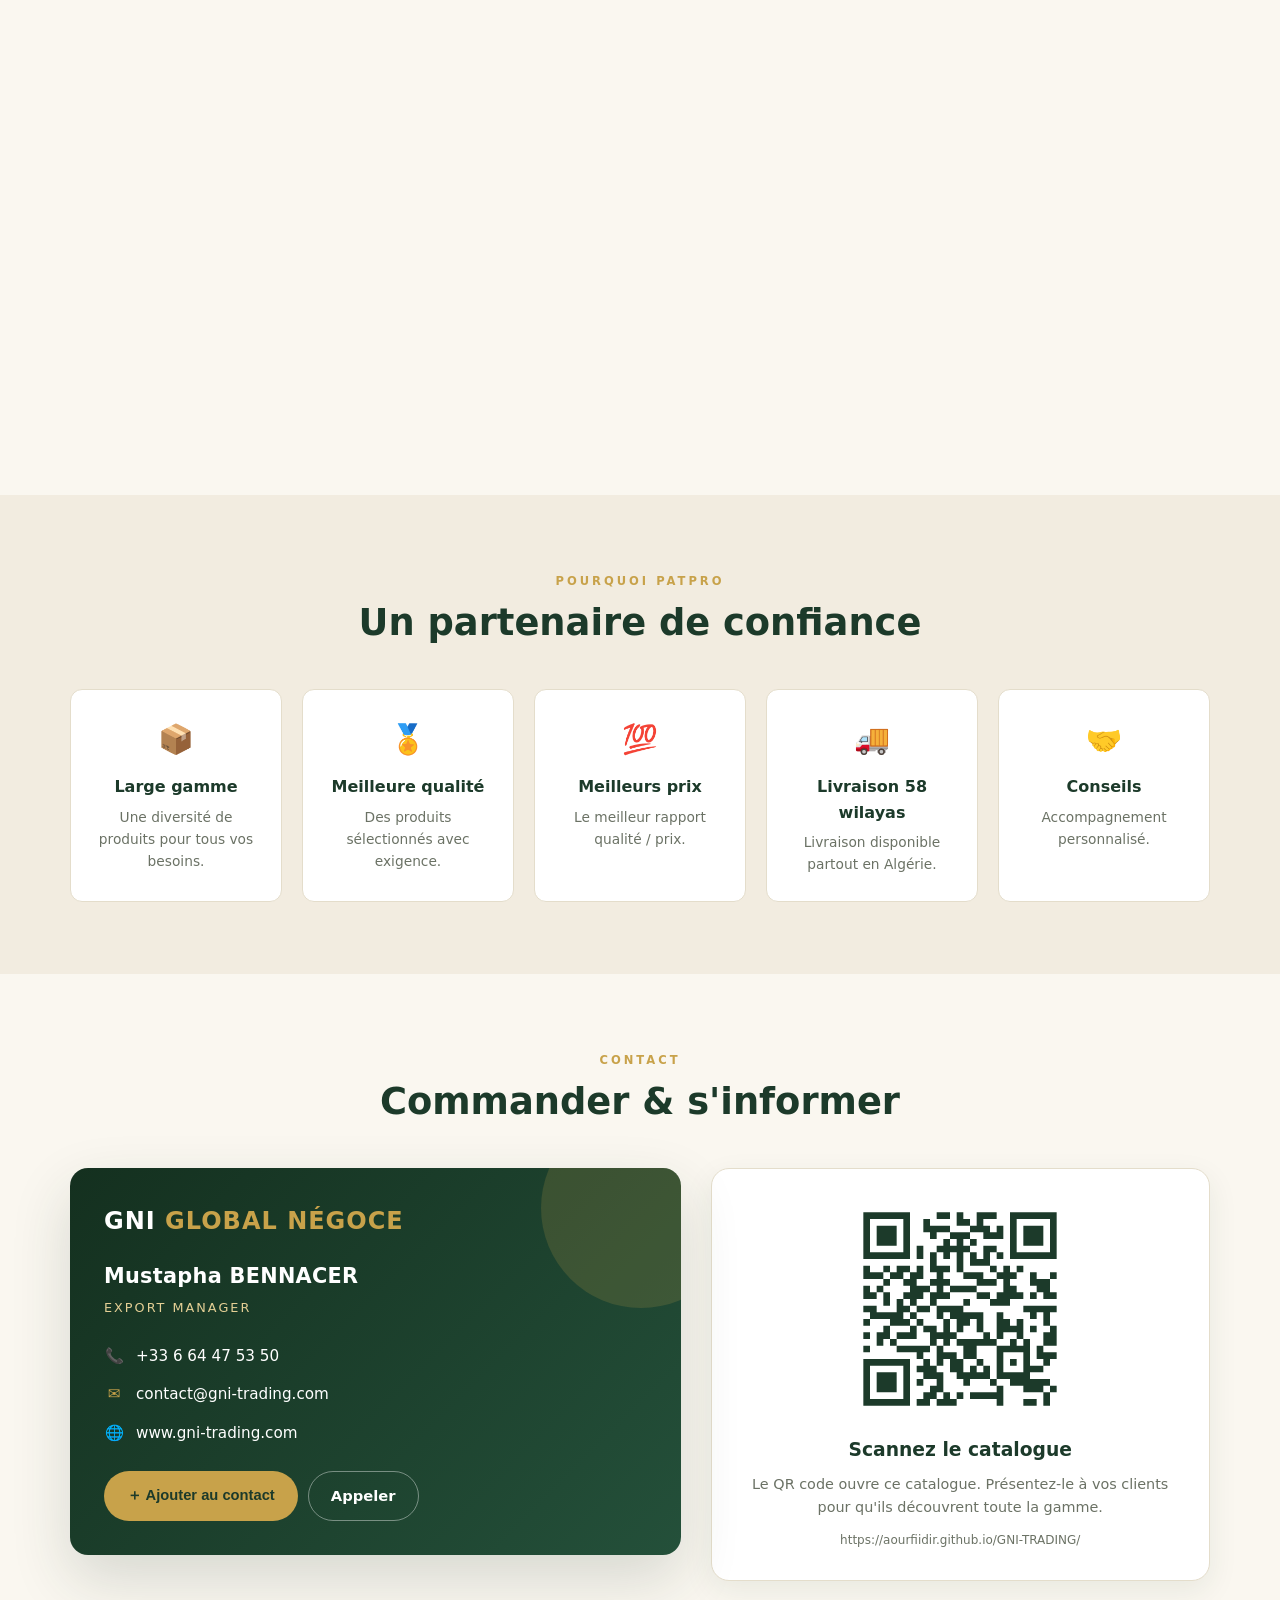
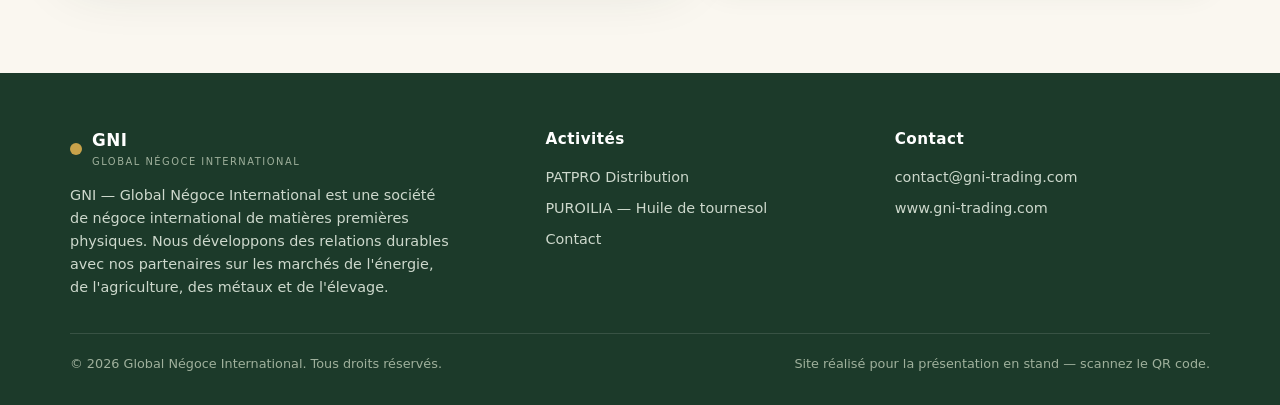
==== commit b85c1247: "Replace PATPRO contact with Mustapha BENNACER (Export Manager, GNI)" ====
--- a/patpro.html
+++ b/patpro.html
@@ -52,24 +52,11 @@
   <section class="section" id="contact-patpro">
     <div class="container">
       <div class="section-head">
-        <span class="kicker">Contact distribution</span>
+        <span class="kicker">Contact</span>
         <h2>Commander & s'informer</h2>
       </div>
       <div class="contact-wrap">
-        <div class="vcard reveal">
-          <div class="logo">PATPRO <span>DISTRIBUTION</span></div>
-          <div class="role">SARL · Alger</div>
-          <div class="lines">
-            <div class="line"><span class="ic">📞</span><span id="patpro-tel"></span></div>
-            <div class="line"><span class="ic">📍</span><span id="patpro-address"></span></div>
-            <div class="line"><span class="ic">✉️</span><span id="patpro-email"></span></div>
-            <div class="line"><span class="ic">👍</span><span id="patpro-facebook"></span></div>
-          </div>
-          <div class="actions">
-            <a class="btn btn-gold" id="patpro-call" href="#">Appeler</a>
-            <a class="btn btn-outline" style="background:transparent;color:#fff;border-color:rgba(255,255,255,.4)" id="patpro-mail" href="#">E-mail</a>
-          </div>
-        </div>
+        <div data-vcard></div>
         <div class="qr-box reveal">
           <img id="qr-img" alt="QR code du site">
           <h3>Scannez le catalogue</h3>
--- a/assets/css/style.css
+++ b/assets/css/style.css
@@ -271,6 +271,8 @@
 }
 .vcard .logo { font-size: 1.5rem; font-weight: 800; letter-spacing: 1px; }
 .vcard .logo span { color: var(--gold); }
+.vcard .person { margin-top: 20px; position: relative; z-index: 2; }
+.vcard .p-name { color: var(--white); font-size: 1.3rem; font-weight: 800; letter-spacing: 0.3px; }
 .vcard .role { color: var(--gold-soft); font-size: 0.8rem; letter-spacing: 2px; text-transform: uppercase; margin-top: 4px; }
 .vcard .lines { margin-top: 26px; display: grid; gap: 14px; position: relative; z-index: 2; }
 .vcard .line { display: flex; gap: 12px; align-items: flex-start; font-size: 0.95rem; }
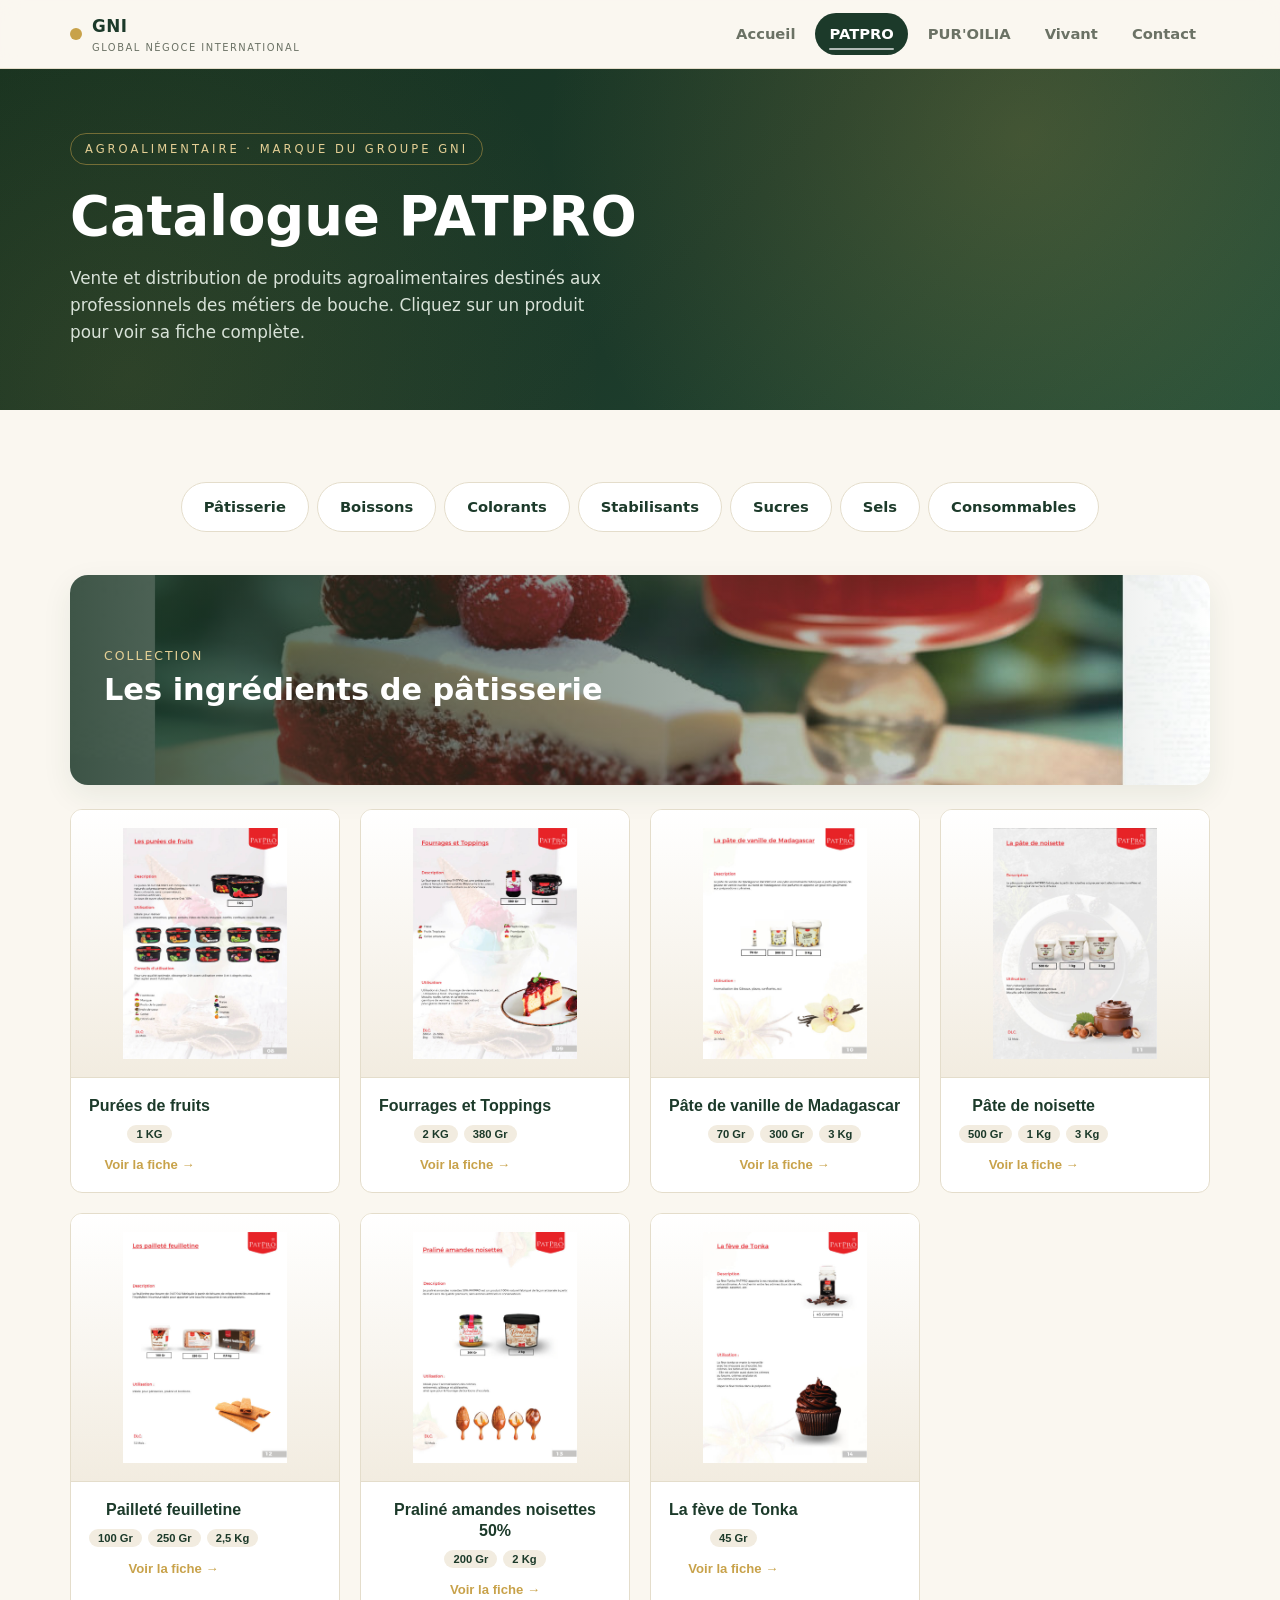
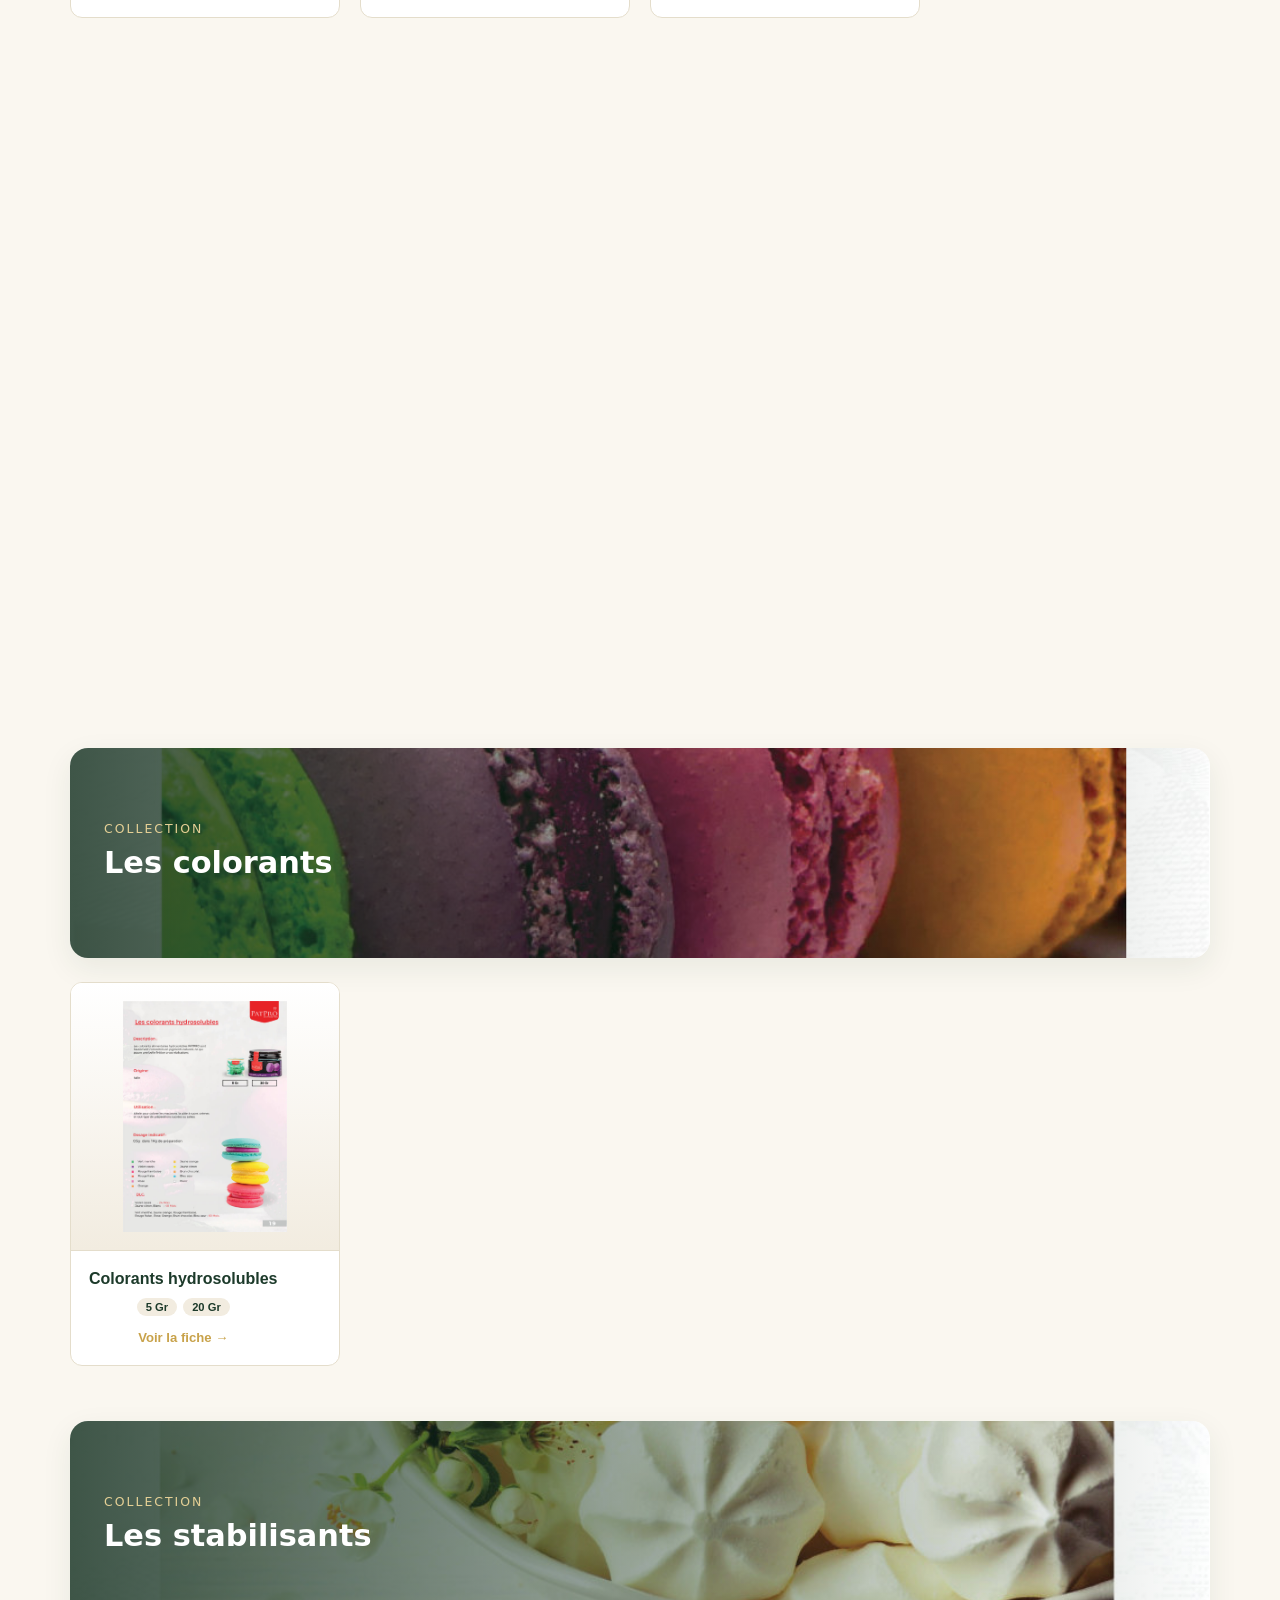
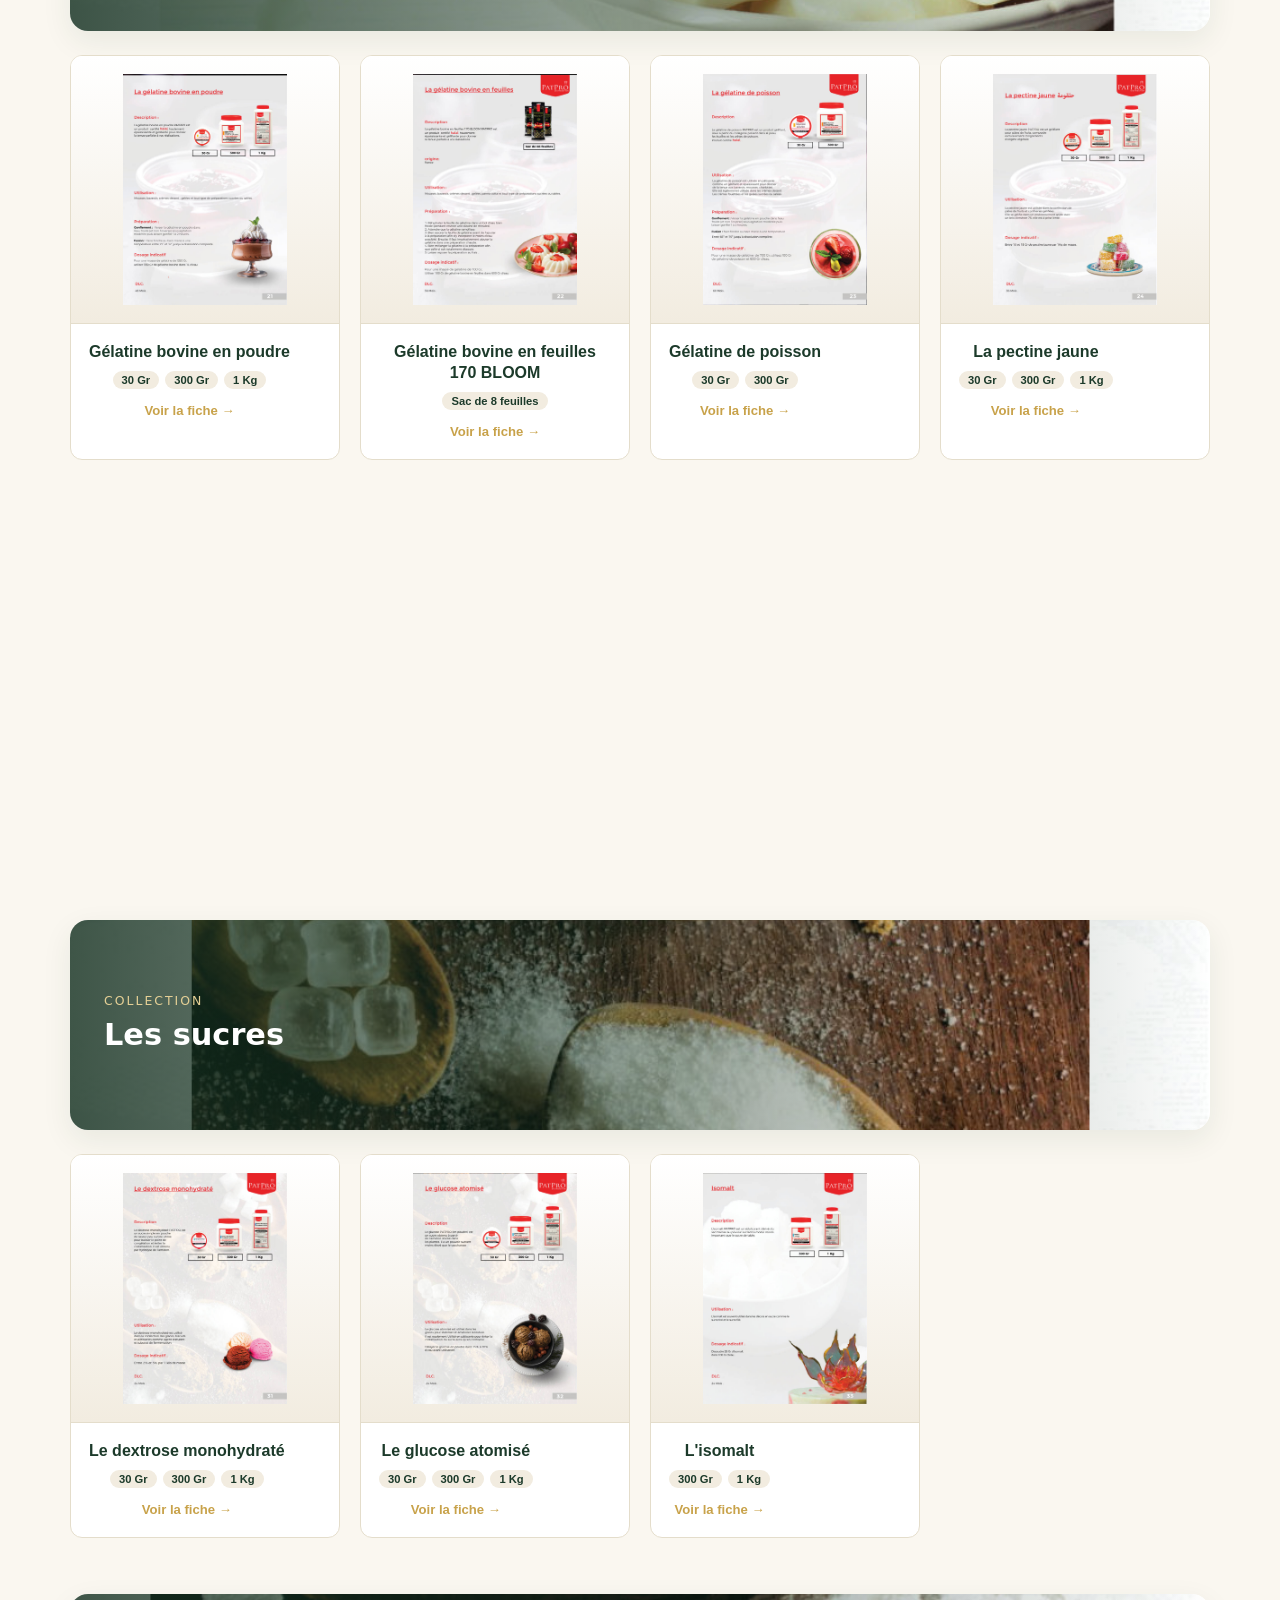
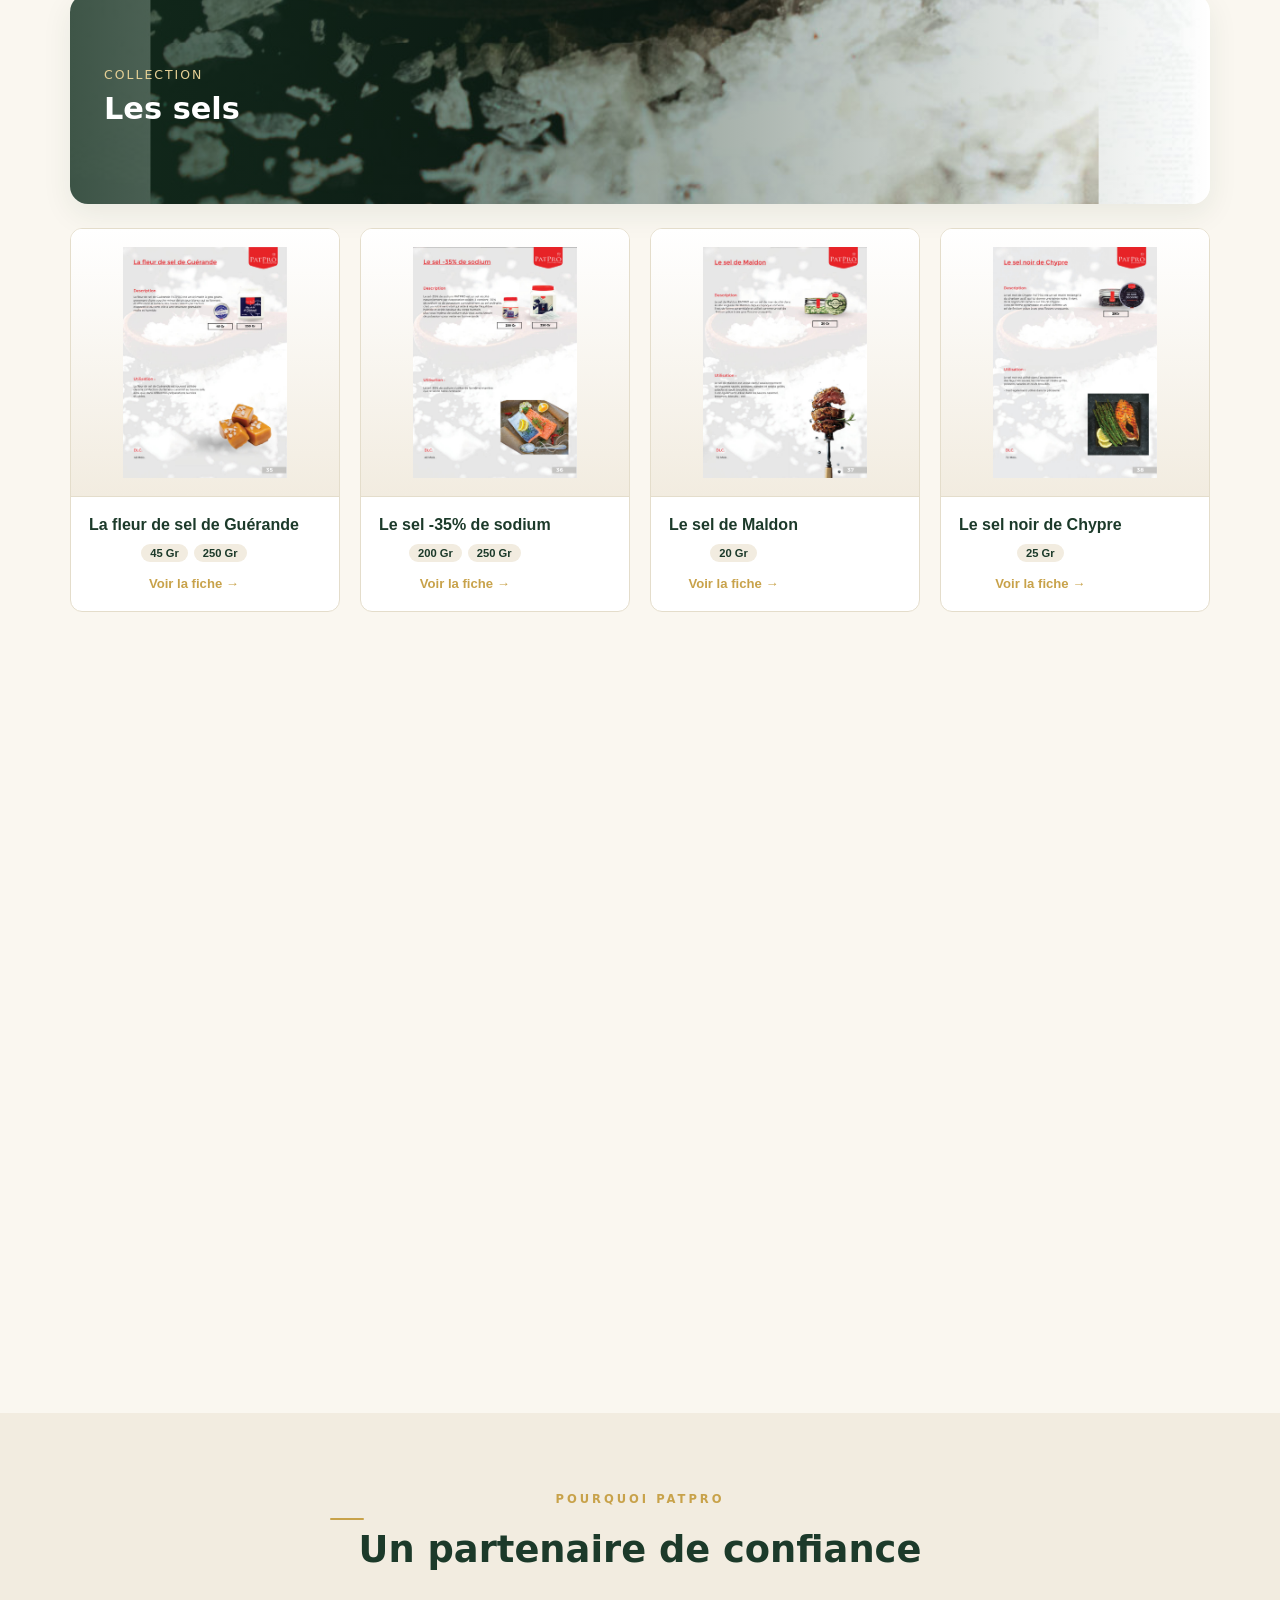
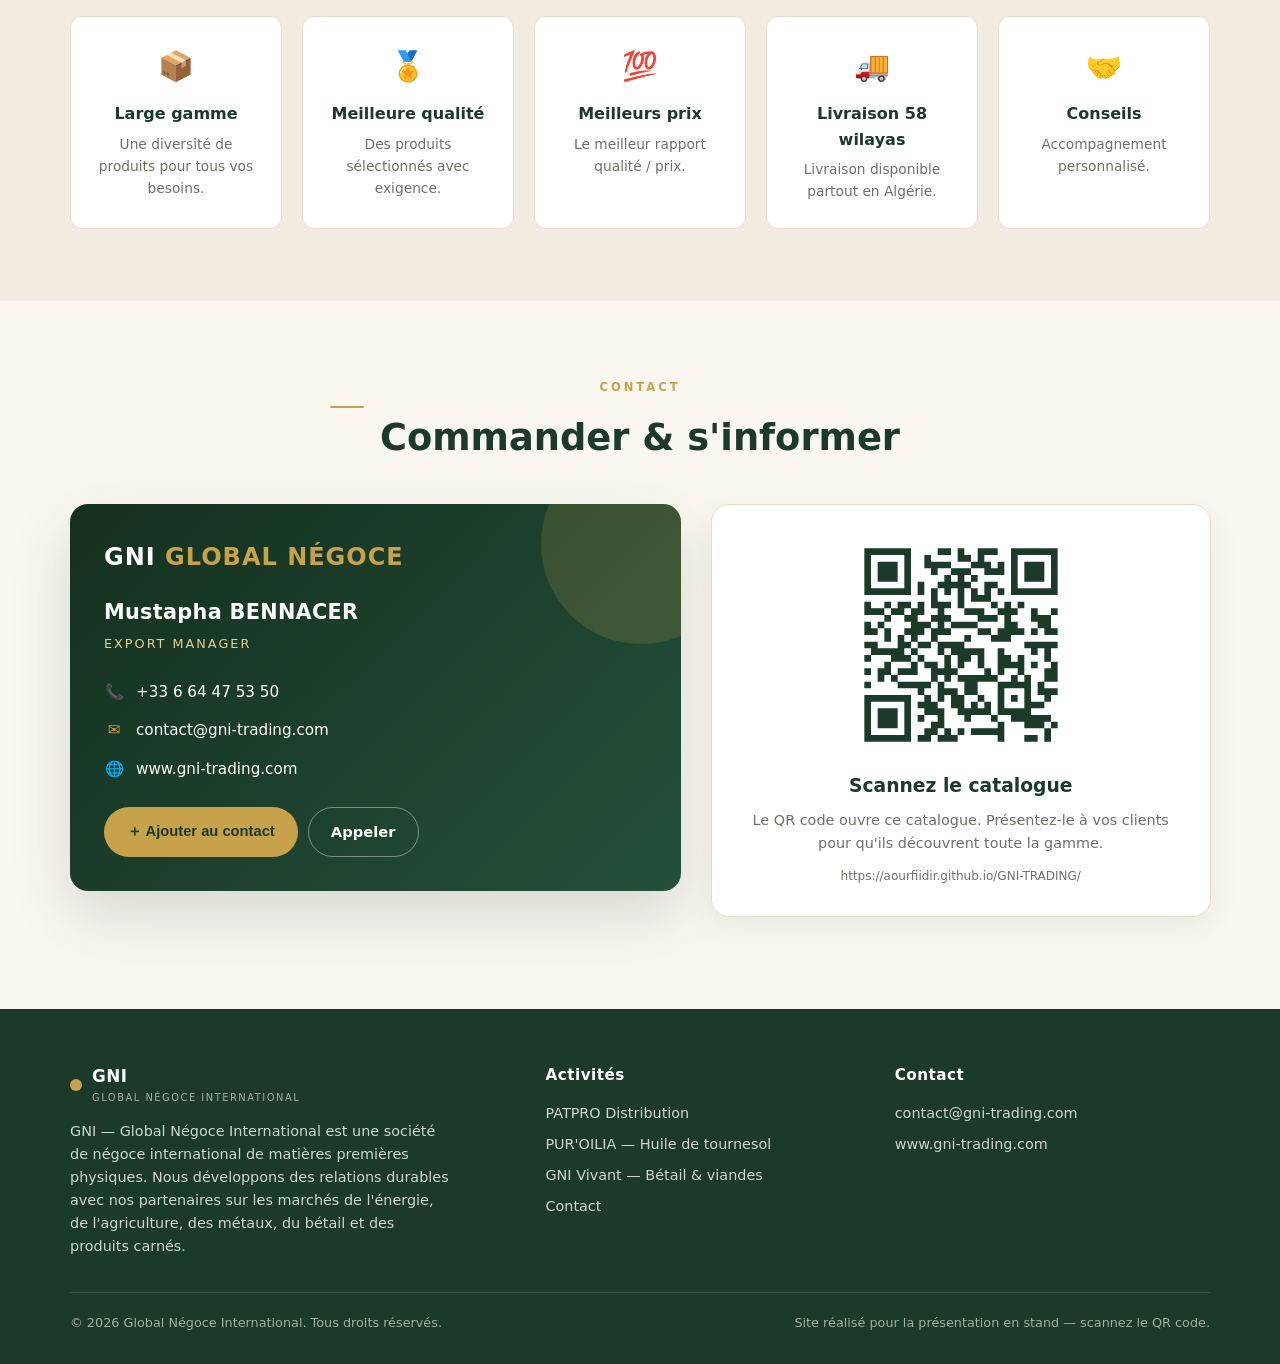
==== commit 8520a1fb: "Add professional motion and scroll animations" ====
--- a/patpro.html
+++ b/patpro.html
@@ -2,6 +2,7 @@
 <html lang="fr">
 <head>
   <meta charset="UTF-8">
+  <script>document.documentElement.classList.add("js");</script>
   <meta name="viewport" content="width=device-width, initial-scale=1.0">
   <title>PATPRO Distribution — Catalogue agroalimentaire | GNI</title>
   <meta name="description" content="Catalogue PATPRO Distribution : purées de fruits, fourrages, pâtes aromatiques, gélatines, pectines, colorants, sucres, sels et consommables. Marque du groupe GNI.">
--- a/assets/css/style.css
+++ b/assets/css/style.css
@@ -203,12 +203,35 @@
   text-align: left;
 }
 .product:hover { transform: translateY(-4px); box-shadow: var(--shadow); border-color: var(--gold-soft); }
-.product .thumb { height: 170px; overflow: hidden; background: var(--cream-2); position: relative; }
-.product .thumb img { width: 100%; height: 100%; object-fit: cover; transition: 0.4s; }
-.product:hover .thumb img { transform: scale(1.05); }
-.product .info { padding: 16px 18px 18px; flex: 1; display: flex; flex-direction: column; }
+.product .thumb {
+  aspect-ratio: 1 / 1;
+  overflow: hidden;
+  background: linear-gradient(180deg, var(--white) 0%, var(--cream-2) 100%);
+  border-bottom: 1px solid var(--line);
+  position: relative;
+  display: flex;
+  align-items: center;
+  justify-content: center;
+  padding: 18px;
+}
+.product .thumb img {
+  width: 100%;
+  height: 100%;
+  object-fit: contain;
+  object-position: center;
+  transition: transform 0.4s ease;
+}
+.product:hover .thumb img { transform: scale(1.04); }
+.product .info {
+  padding: 18px 18px 20px;
+  flex: 1;
+  display: flex;
+  flex-direction: column;
+  align-items: center;
+  text-align: center;
+}
 .product h3 { font-size: 1rem; color: var(--green); line-height: 1.3; }
-.product .formats { margin-top: 8px; display: flex; flex-wrap: wrap; gap: 6px; }
+.product .formats { margin-top: 8px; display: flex; flex-wrap: wrap; justify-content: center; gap: 6px; }
 .chip {
   font-size: 0.7rem; font-weight: 600;
   background: var(--cream-2); color: var(--green);
@@ -241,8 +264,21 @@
   border: none; background: var(--white); color: var(--green);
   font-size: 1.3rem; cursor: pointer; box-shadow: var(--shadow);
 }
-.modal-media { background: var(--cream-2); }
-.modal-media img { width: 100%; max-height: 460px; object-fit: cover; }
+.modal-media {
+  background: var(--cream-2);
+  display: flex;
+  align-items: center;
+  justify-content: center;
+  padding: 22px;
+}
+.modal-media img {
+  width: 100%;
+  max-height: 440px;
+  object-fit: contain;
+  object-position: center;
+}
+.modal-media-puro a { display: block; width: 100%; }
+.modal-media-puro img { max-height: 520px; cursor: zoom-in; }
 .modal-body { padding: 28px; }
 .modal-body h2 { color: var(--green); font-size: 1.6rem; }
 .modal-body .tag { color: var(--gold); font-weight: 700; font-size: 0.72rem; letter-spacing: 2px; text-transform: uppercase; }
@@ -323,8 +359,8 @@
 }
 
 /* ---------- Utility ---------- */
-.reveal { opacity: 0; transform: translateY(24px); transition: 0.6s ease; }
-.reveal.in { opacity: 1; transform: none; }
+.js .reveal { opacity: 0; transform: translate3d(0, 28px, 0); transition: opacity 0.8s cubic-bezier(0.22, 1, 0.36, 1), transform 0.8s cubic-bezier(0.22, 1, 0.36, 1); transition-delay: var(--reveal-delay, 0ms); will-change: opacity, transform; }
+.js .reveal.in { opacity: 1; transform: none; }
 
 /* ---------- GNI — secteurs & à propos ---------- */
 .gni-about {
@@ -369,6 +405,586 @@
   padding-top: 24px;
 }
 
+/* ---------- GNI Vivant ---------- */
+.vivant-hero {
+  background: linear-gradient(90deg, rgba(12, 32, 21, 0.95) 0%, rgba(18, 46, 30, 0.86) 45%, rgba(18, 46, 30, 0.55) 100%),
+    url("../img/vivant/hero.jpg") center/cover no-repeat;
+}
+.vivant-hero .container { padding-top: 96px; padding-bottom: 96px; }
+
+.vivant-grid { display: grid; grid-template-columns: repeat(auto-fit, minmax(300px, 1fr)); gap: 22px; }
+.vivant-card {
+  background: var(--white); border: 1px solid var(--line);
+  border-radius: var(--radius); overflow: hidden;
+  box-shadow: var(--shadow); display: flex; flex-direction: column;
+  transition: 0.25s;
+}
+.vivant-card:hover { transform: translateY(-4px); box-shadow: var(--shadow-lg); border-color: var(--gold-soft); }
+.vivant-card .media { height: 210px; overflow: hidden; background: var(--cream-2); }
+.vivant-card .media img { width: 100%; height: 100%; object-fit: cover; transition: transform 0.4s ease; }
+.vivant-card:hover .media img { transform: scale(1.05); }
+.vivant-card .body { padding: 20px 22px 22px; display: flex; flex-direction: column; flex: 1; }
+.vivant-card .tag { color: var(--gold); font-weight: 700; font-size: 0.7rem; letter-spacing: 2px; text-transform: uppercase; }
+.vivant-card h3 { color: var(--green); font-size: 1.25rem; margin-top: 4px; }
+.vivant-card p { color: var(--muted); font-size: 0.9rem; margin-top: 8px; }
+.vivant-card ul { list-style: none; display: flex; flex-wrap: wrap; gap: 6px; margin-top: 14px; }
+
+.vivant-info { display: grid; grid-template-columns: 1.15fr 0.85fr; gap: 36px; align-items: start; }
+.vivant-info h2 { color: var(--green); font-size: clamp(1.5rem, 3vw, 2.1rem); line-height: 1.2; margin-top: 8px; }
+.vivant-info > div > p { color: var(--muted); margin-top: 16px; }
+.vivant-list { list-style: none; margin-top: 22px; display: grid; gap: 12px; }
+.vivant-list li { position: relative; padding-left: 24px; color: #3d453c; font-size: 0.95rem; }
+.vivant-list li::before { content: "✓"; position: absolute; left: 0; top: 0; color: var(--gold); font-weight: 700; }
+.vivant-list li strong { color: var(--green); }
+
+.vivant-side {
+  background: var(--white); border: 1px solid var(--line);
+  border-radius: var(--radius); padding: 30px; box-shadow: var(--shadow);
+}
+.vivant-side h3 { color: var(--green); font-size: 1.2rem; margin-top: 6px; }
+.vivant-side > p { color: var(--muted); font-size: 0.9rem; margin-top: 10px; }
+.vivant-steps { display: grid; gap: 16px; margin-top: 22px; }
+.vivant-steps > div { display: flex; gap: 12px; align-items: flex-start; }
+.vivant-steps span {
+  flex: 0 0 32px; width: 32px; height: 32px; border-radius: 50%;
+  background: var(--cream-2); color: var(--green); font-weight: 800; font-size: 0.78rem;
+  display: flex; align-items: center; justify-content: center;
+}
+.vivant-steps p { color: var(--muted); font-size: 0.88rem; }
+
+.vivant-order {
+  background: var(--white); border: 1px solid var(--line);
+  border-radius: var(--radius); padding: 34px; box-shadow: var(--shadow);
+}
+.vivant-order h3 { color: var(--green); font-size: 1.35rem; }
+.vivant-order > p { color: var(--muted); margin-top: 10px; }
+.vivant-order-actions { display: flex; gap: 10px; flex-wrap: wrap; margin-top: 24px; }
+.vivant-note { margin-top: 16px; font-size: 0.8rem; color: var(--muted); }
+
+.vivant-stats-band { background: var(--white); border-bottom: 1px solid var(--line); }
+.vivant-stats { display: grid; grid-template-columns: repeat(4, 1fr); gap: 18px; padding-top: 26px; padding-bottom: 26px; }
+.vivant-stats > div { text-align: center; padding: 6px 12px; border-right: 1px solid var(--line); }
+.vivant-stats > div:last-child { border-right: none; }
+.vivant-stats strong { display: block; font-size: clamp(1.4rem, 3vw, 1.9rem); color: var(--green); font-weight: 800; line-height: 1.1; }
+.vivant-stats span { display: block; margin-top: 4px; font-size: 0.72rem; letter-spacing: 0.5px; text-transform: uppercase; color: var(--muted); }
+
+.vivant-poultry { display: grid; grid-template-columns: 1.05fr 0.95fr; gap: 48px; align-items: center; }
+.vivant-poultry h2 { color: var(--green); font-size: clamp(1.6rem, 3.5vw, 2.3rem); line-height: 1.2; margin-top: 8px; }
+.vivant-poultry-text > p { color: var(--muted); margin-top: 16px; }
+.vivant-poultry-media { display: grid; grid-template-columns: 1fr 1fr; gap: 14px; align-items: start; }
+.vivant-poultry-media img {
+  width: 100%; aspect-ratio: 3 / 4; object-fit: cover;
+  border-radius: var(--radius); box-shadow: var(--shadow);
+}
+.vivant-poultry-media img:last-child { margin-top: 34px; }
+
+.derived-grid { display: grid; grid-template-columns: repeat(2, 1fr); gap: 22px; }
+.derived-card {
+  display: flex; background: var(--white);
+  border: 1px solid var(--line); border-radius: var(--radius);
+  overflow: hidden; box-shadow: var(--shadow); transition: 0.25s;
+}
+.derived-card:hover { transform: translateY(-4px); box-shadow: var(--shadow-lg); border-color: var(--gold-soft); }
+.derived-card .media { flex: 0 0 42%; min-height: 220px; overflow: hidden; background: var(--cream-2); }
+.derived-card .media img { width: 100%; height: 100%; object-fit: cover; transition: transform 0.4s ease; }
+.derived-card:hover .media img { transform: scale(1.05); }
+.derived-card .body { padding: 24px; display: flex; flex-direction: column; flex: 1; }
+.derived-card .tag { color: var(--gold); font-weight: 700; font-size: 0.7rem; letter-spacing: 2px; text-transform: uppercase; }
+.derived-card h3 { color: var(--green); font-size: 1.15rem; margin-top: 4px; }
+.derived-card p { color: var(--muted); font-size: 0.88rem; margin-top: 8px; }
+.derived-card ul { list-style: none; display: flex; flex-wrap: wrap; gap: 6px; margin-top: auto; padding-top: 16px; }
+
+.vivant-gallery { display: grid; grid-template-columns: repeat(3, 1fr); gap: 16px; }
+.gallery-item {
+  position: relative; aspect-ratio: 4 / 3;
+  border-radius: var(--radius-sm); overflow: hidden;
+  background: var(--cream-2); box-shadow: var(--shadow);
+}
+.gallery-item img { width: 100%; height: 100%; object-fit: cover; transition: transform 0.5s ease; }
+.gallery-item:hover img { transform: scale(1.06); }
+.gallery-item figcaption {
+  position: absolute; inset: auto 0 0 0;
+  padding: 24px 16px 14px; color: #fff;
+  font-size: 0.85rem; font-weight: 600;
+  background: linear-gradient(transparent, rgba(12, 32, 21, 0.85));
+}
+
+.photo-credits { color: var(--muted); font-size: 0.72rem; line-height: 1.7; padding-bottom: 26px; }
+.photo-credits summary { cursor: pointer; font-weight: 600; color: var(--green); padding: 6px 0; }
+.photo-credits p { margin-top: 8px; }
+.photo-credits a { color: var(--muted); text-decoration: underline; }
+
+/* ---------- GNI Vivant — refonte ---------- */
+:root {
+  --v-forest: #006738;
+  --v-forest-dark: #043b22;
+  --v-ink: #231f20;
+  --v-sage: #e4e6e2;
+  --v-white: #ffffff;
+}
+
+body[data-page="vivant"] { background: var(--v-white); }
+body[data-page="vivant"] .site-header {
+  background: rgba(255, 255, 255, 0.94);
+  border-bottom: 1px solid rgba(35, 31, 32, 0.08);
+}
+body[data-page="vivant"] .nav a.active { background: var(--v-forest); }
+
+.v-page {
+  font-family: "DM Sans", var(--font);
+  color: var(--v-ink);
+  background: var(--v-white);
+}
+.v-page h1, .v-page h2, .v-page h3 { font-family: "DM Sans", var(--font); }
+.v-page img { display: block; }
+.v-page [id] { scroll-margin-top: 88px; }
+
+.v-shell {
+  width: 100%;
+  max-width: 82rem;
+  margin: 0 auto;
+  padding: 0 1.25rem;
+}
+
+.v-section { padding: 4rem 0; }
+.v-section-top0 { padding-top: 0; }
+.v-section-sage { background: var(--v-sage); }
+.v-section-forest { background: var(--v-forest); color: #fff; }
+.v-section-forest .v-lead { color: rgba(255, 255, 255, 0.72); }
+
+.v-kicker {
+  display: inline-block;
+  color: var(--v-forest);
+  font-size: 0.72rem;
+  font-weight: 700;
+  letter-spacing: 0.2em;
+  text-transform: uppercase;
+}
+
+.v-script {
+  font-family: "Caveat", cursive;
+  font-weight: 500;
+  letter-spacing: 0;
+  text-transform: none;
+}
+
+.v-title {
+  margin-top: 0.65rem;
+  color: var(--v-ink);
+  font-size: clamp(1.9rem, 4vw, 3.4rem);
+  font-weight: 600;
+  line-height: 1;
+  letter-spacing: -0.03em;
+  text-transform: uppercase;
+}
+.v-title .v-script { color: var(--v-forest); font-size: 1.12em; }
+
+.v-lead {
+  max-width: 62ch;
+  margin-top: 1rem;
+  color: rgba(35, 31, 32, 0.68);
+  font-size: 1.05rem;
+  line-height: 1.65;
+}
+
+.v-on-dark .v-kicker { color: #9fd3b6; }
+.v-on-dark .v-title { color: #fff; }
+.v-on-dark .v-title .v-script { color: #9fd3b6; }
+
+.v-section-head { max-width: 54rem; margin-bottom: 2.5rem; }
+.v-section-head.v-center { margin-left: auto; margin-right: auto; text-align: center; }
+.v-section-head.v-center .v-lead { margin-left: auto; margin-right: auto; }
+.v-doodle {
+  display: block;
+  margin-bottom: 0.35rem;
+  color: var(--v-forest);
+  font-size: 1.7rem;
+  transform: rotate(-2deg);
+}
+
+.v-actions { display: flex; flex-wrap: wrap; gap: 0.75rem; margin-top: 2rem; }
+.v-btn {
+  display: inline-flex;
+  align-items: center;
+  justify-content: center;
+  gap: 0.5rem;
+  padding: 0.9rem 1.4rem;
+  border: 1px solid transparent;
+  border-radius: 999px;
+  font-size: 0.92rem;
+  font-weight: 600;
+  line-height: 1;
+  text-decoration: none;
+  transition: transform 0.2s ease, background 0.2s ease, color 0.2s ease;
+}
+.v-btn:hover { transform: translateY(-1px); }
+.v-btn-primary { background: var(--v-forest); color: #fff; }
+.v-btn-primary:hover { background: #08552f; }
+.v-btn-light { background: #fff; color: var(--v-forest); }
+.v-btn-outline { border-color: rgba(255, 255, 255, 0.45); color: #fff; }
+.v-btn-outline:hover { background: rgba(255, 255, 255, 0.1); }
+.v-btn-dark { background: var(--v-ink); color: #fff; }
+
+.v-media { overflow: hidden; border-radius: 1.75rem; background: var(--v-sage); }
+.v-media img { width: 100%; height: 100%; object-fit: cover; }
+.v-media-tall { aspect-ratio: 4 / 5; }
+.v-media-wide { aspect-ratio: 4 / 3; }
+
+.v-hero { position: relative; overflow: hidden; background: var(--v-forest-dark); color: #fff; }
+.v-hero-media { position: absolute; inset: 0; }
+.v-hero-media img { width: 100%; height: 100%; object-fit: cover; }
+.v-hero-media::after {
+  content: "";
+  position: absolute;
+  inset: 0;
+  background: linear-gradient(90deg, rgba(4, 41, 26, 0.94) 0%, rgba(4, 41, 26, 0.78) 48%, rgba(4, 41, 26, 0.32) 100%);
+}
+.v-hero-inner {
+  position: relative;
+  z-index: 2;
+  display: flex;
+  min-height: 620px;
+  flex-direction: column;
+  justify-content: center;
+  padding-top: 5.5rem;
+  padding-bottom: 5.5rem;
+}
+.v-eyebrow {
+  color: #cfe0d6;
+  font-size: 0.75rem;
+  font-weight: 600;
+  letter-spacing: 0.2em;
+  text-transform: uppercase;
+}
+.v-hero-title {
+  max-width: 20ch;
+  margin-top: 1.25rem;
+  color: #fff;
+  font-size: clamp(2.4rem, 6vw, 5rem);
+  font-weight: 600;
+  line-height: 0.95;
+  letter-spacing: -0.03em;
+  text-transform: uppercase;
+}
+.v-hero-title .v-script { color: #9fd3b6; font-size: 1.12em; }
+.v-hero-lead {
+  max-width: 56ch;
+  margin-top: 1.5rem;
+  color: rgba(255, 255, 255, 0.82);
+  font-size: 1.1rem;
+  line-height: 1.65;
+}
+.v-hero-tags {
+  display: flex;
+  flex-wrap: wrap;
+  gap: 0.5rem 0.75rem;
+  margin-top: 2rem;
+  padding: 0;
+  list-style: none;
+}
+.v-hero-tags li {
+  padding: 0.35rem 0.8rem;
+  border: 1px solid rgba(255, 255, 255, 0.25);
+  border-radius: 999px;
+  color: rgba(255, 255, 255, 0.75);
+  font-size: 0.72rem;
+  letter-spacing: 0.08em;
+  text-transform: uppercase;
+}
+
+.v-intro { padding: 3.5rem 0 1rem; }
+.v-intro-grid { display: grid; grid-template-columns: 1fr; gap: 2rem; }
+.v-mini-badges { display: flex; flex-wrap: wrap; gap: 0.5rem; margin-top: 1.25rem; }
+.v-mini-badges span {
+  padding: 0.35rem 0.8rem;
+  border-radius: 999px;
+  background: var(--v-sage);
+  color: var(--v-forest);
+  font-size: 0.75rem;
+  font-weight: 600;
+}
+
+.v-filieres { display: grid; grid-template-columns: 1fr; gap: 1rem; }
+.v-filiere {
+  display: flex;
+  overflow: hidden;
+  flex-direction: column;
+  border: 1px solid rgba(35, 31, 32, 0.1);
+  border-radius: 1.5rem;
+  background: #fff;
+  transition: transform 0.25s ease, box-shadow 0.25s ease, border-color 0.25s ease;
+}
+.v-filiere:hover {
+  transform: translateY(-4px);
+  border-color: rgba(0, 103, 56, 0.25);
+  box-shadow: 0 24px 60px rgba(0, 0, 0, 0.08);
+}
+.v-filiere .v-media { height: 230px; border-radius: 0; }
+.v-filiere .v-media img { width: 100%; height: 100%; object-fit: cover; transition: transform 0.5s ease; }
+.v-filiere:hover .v-media img { transform: scale(1.05); }
+.v-filiere-body { display: flex; flex: 1; flex-direction: column; padding: 1.4rem; }
+.v-filiere-tag {
+  color: var(--v-forest);
+  font-size: 0.7rem;
+  font-weight: 700;
+  letter-spacing: 0.16em;
+  text-transform: uppercase;
+}
+.v-filiere h3, .v-derived h3 {
+  margin-top: 0.3rem;
+  color: var(--v-ink);
+  font-size: 1.35rem;
+  font-weight: 600;
+  letter-spacing: -0.02em;
+  text-transform: uppercase;
+}
+.v-filiere p, .v-derived p { margin-top: 0.6rem; color: rgba(35, 31, 32, 0.66); font-size: 0.92rem; line-height: 1.55; }
+.v-filiere ul, .v-derived ul {
+  display: flex;
+  flex-wrap: wrap;
+  gap: 0.35rem;
+  margin-top: auto;
+  padding: 1rem 0 0;
+  list-style: none;
+}
+.v-filiere ul li, .v-derived ul li {
+  padding: 0.25rem 0.65rem;
+  border-radius: 999px;
+  background: var(--v-sage);
+  color: var(--v-forest);
+  font-size: 0.72rem;
+  font-weight: 600;
+}
+
+.v-split { display: grid; grid-template-columns: 1fr; gap: 2.5rem; align-items: center; }
+.v-points { display: grid; gap: 0.9rem; margin-top: 1.5rem; padding: 0; list-style: none; }
+.v-points li {
+  display: flex;
+  gap: 0.75rem;
+  align-items: flex-start;
+  color: rgba(35, 31, 32, 0.75);
+  font-size: 0.95rem;
+  line-height: 1.55;
+}
+.v-points li::before {
+  content: "✓";
+  display: flex;
+  flex: 0 0 1.4rem;
+  width: 1.4rem;
+  height: 1.4rem;
+  align-items: center;
+  justify-content: center;
+  margin-top: 0.1rem;
+  border-radius: 50%;
+  background: var(--v-sage);
+  color: var(--v-forest);
+  font-size: 0.7rem;
+  font-weight: 700;
+}
+.v-points strong { color: var(--v-ink); }
+
+.v-quality-grid { display: grid; grid-template-columns: 1fr; gap: 1rem; }
+.v-quality-media {
+  position: relative;
+  min-height: 300px;
+  overflow: hidden;
+  border-radius: 1.75rem;
+  background: var(--v-sage);
+}
+.v-quality-media img { position: absolute; inset: 0; width: 100%; height: 100%; object-fit: cover; }
+.v-quality-media figcaption {
+  position: absolute;
+  inset: auto 0 0 0;
+  padding: 2rem 1.2rem 1.2rem;
+  color: #fff;
+  font-family: "Caveat", cursive;
+  font-size: 1.35rem;
+  background: linear-gradient(transparent, rgba(4, 41, 26, 0.82));
+}
+.v-quality-copy {
+  display: flex;
+  flex-direction: column;
+  justify-content: center;
+  padding: 2rem;
+  border-radius: 1.75rem;
+  background: var(--v-sage);
+}
+.v-quality-points { display: grid; gap: 1rem; padding: 0; list-style: none; }
+.v-quality-points li { display: flex; gap: 0.8rem; align-items: center; }
+.v-quality-points .v-step { color: var(--v-forest); font-size: 0.75rem; font-weight: 700; }
+.v-quality-points span:last-child {
+  color: var(--v-ink);
+  font-size: 0.9rem;
+  font-weight: 600;
+  letter-spacing: 0.03em;
+  text-transform: uppercase;
+}
+.v-quality-copy p { margin-top: 1.25rem; color: rgba(35, 31, 32, 0.66); font-size: 0.92rem; line-height: 1.6; }
+
+.v-derived-grid { display: grid; grid-template-columns: 1fr; gap: 1rem; }
+.v-derived {
+  display: flex;
+  overflow: hidden;
+  min-height: 220px;
+  border: 1px solid rgba(35, 31, 32, 0.1);
+  border-radius: 1.5rem;
+  background: #fff;
+  transition: transform 0.25s ease, box-shadow 0.25s ease;
+}
+.v-derived:hover { transform: translateY(-3px); box-shadow: 0 20px 50px rgba(0, 0, 0, 0.08); }
+.v-derived .v-media { flex: 0 0 42%; border-radius: 0; }
+.v-derived .v-media img { width: 100%; height: 100%; object-fit: cover; }
+.v-derived-body { display: flex; flex: 1; flex-direction: column; padding: 1.4rem; }
+
+.v-moments { display: grid; grid-template-columns: 1fr; gap: 1rem; }
+.v-moment {
+  position: relative;
+  min-height: 340px;
+  overflow: hidden;
+  border-radius: 1.75rem;
+  background: #cfd4cf;
+}
+.v-moment img { position: absolute; inset: 0; width: 100%; height: 100%; object-fit: cover; }
+.v-moment::after {
+  content: "";
+  position: absolute;
+  inset: 0;
+  background: linear-gradient(transparent, rgba(4, 41, 26, 0.88));
+}
+.v-moment figcaption { position: absolute; inset: auto 0 0 0; z-index: 2; padding: 1.5rem; color: #fff; }
+.v-moment figcaption span { color: #bfe6cd; font-family: "Caveat", cursive; font-size: 1.5rem; }
+.v-moment figcaption p { margin-top: 0.25rem; color: rgba(255, 255, 255, 0.85); font-size: 0.92rem; line-height: 1.5; }
+
+.v-gallery { display: grid; grid-template-columns: repeat(2, 1fr); gap: 0.75rem; }
+.v-gallery-item {
+  position: relative;
+  aspect-ratio: 1 / 1;
+  overflow: hidden;
+  border-radius: 1.25rem;
+  background: var(--v-sage);
+}
+.v-gallery-item img { width: 100%; height: 100%; object-fit: cover; transition: transform 0.5s ease; }
+.v-gallery-item:hover img { transform: scale(1.06); }
+.v-gallery-item figcaption {
+  position: absolute;
+  inset: auto 0 0 0;
+  padding: 1.4rem 0.9rem 0.8rem;
+  color: #fff;
+  font-size: 0.78rem;
+  font-weight: 600;
+  background: linear-gradient(transparent, rgba(4, 41, 26, 0.85));
+}
+
+.v-pledges { display: grid; grid-template-columns: 1fr; gap: 1rem; }
+.v-pledge {
+  padding: 1.5rem;
+  border: 1px solid rgba(255, 255, 255, 0.18);
+  border-radius: 1.5rem;
+  background: rgba(255, 255, 255, 0.04);
+}
+.v-pledge-ic { display: block; margin-bottom: 0.75rem; font-size: 1.5rem; }
+.v-pledge h3 { color: #fff; font-size: 1rem; font-weight: 600; letter-spacing: 0.04em; text-transform: uppercase; }
+.v-pledge p { margin-top: 0.5rem; color: rgba(255, 255, 255, 0.72); font-size: 0.88rem; line-height: 1.55; }
+
+.v-logistics { display: grid; gap: 0.85rem; margin-top: 1.5rem; }
+.v-logistics > div {
+  display: grid;
+  grid-template-columns: 7.5rem 1fr;
+  gap: 1rem;
+  padding-top: 0.85rem;
+  border-top: 1px solid rgba(35, 31, 32, 0.12);
+}
+.v-logistics strong {
+  color: var(--v-forest);
+  font-size: 0.78rem;
+  font-weight: 700;
+  letter-spacing: 0.05em;
+  text-transform: uppercase;
+}
+.v-logistics span { color: rgba(35, 31, 32, 0.68); font-size: 0.9rem; line-height: 1.5; }
+
+.v-stats-band { padding: 3rem 0; background: var(--v-sage); }
+.v-stats { display: grid; grid-template-columns: repeat(2, 1fr); gap: 1.5rem; }
+.v-stat strong {
+  display: block;
+  color: var(--v-forest);
+  font-size: clamp(2rem, 5vw, 3.5rem);
+  font-weight: 600;
+  line-height: 1;
+  letter-spacing: -0.03em;
+}
+.v-stat span {
+  display: block;
+  margin-top: 0.4rem;
+  color: rgba(35, 31, 32, 0.6);
+  font-size: 0.72rem;
+  letter-spacing: 0.12em;
+  text-transform: uppercase;
+}
+
+.v-cta { padding: 4rem 0; }
+.v-cta-inner {
+  display: grid;
+  grid-template-columns: 1fr;
+  gap: 2rem;
+  align-items: center;
+  padding: 2.5rem 1.5rem;
+  border-radius: 2rem;
+  background: var(--v-forest-dark);
+  color: #fff;
+}
+.v-cta .v-kicker { color: #9fd3b6; }
+.v-cta .v-title { color: #fff; }
+.v-cta .v-title .v-script { color: #9fd3b6; }
+.v-cta p { max-width: 52ch; margin-top: 1rem; color: rgba(255, 255, 255, 0.75); line-height: 1.6; }
+.v-cta .v-actions { margin-top: 0; }
+
+.v-contact-grid { display: grid; grid-template-columns: 1fr; gap: 2rem; align-items: start; }
+body[data-page="vivant"] .vcard { border-radius: 1.75rem; background: linear-gradient(135deg, var(--v-forest-dark), var(--v-forest)); }
+.v-order { padding: 2rem; border: 1px solid rgba(35, 31, 32, 0.1); border-radius: 1.75rem; background: #fff; }
+.v-order h3 { color: var(--v-ink); font-size: 1.4rem; font-weight: 600; letter-spacing: -0.01em; text-transform: uppercase; }
+.v-order > p { margin-top: 0.75rem; color: rgba(35, 31, 32, 0.68); line-height: 1.6; }
+.v-order-actions { display: flex; flex-wrap: wrap; gap: 0.75rem; margin-top: 1.5rem; }
+.v-note { margin-top: 1rem; color: rgba(35, 31, 32, 0.5); font-size: 0.78rem; }
+
+@media (min-width: 640px) {
+  .v-shell { padding: 0 2rem; }
+  .v-section { padding: 5.5rem 0; }
+  .v-filieres { grid-template-columns: repeat(2, 1fr); }
+  .v-derived-grid { grid-template-columns: repeat(2, 1fr); }
+  .v-gallery { grid-template-columns: repeat(3, 1fr); gap: 1rem; }
+  .v-moments { grid-template-columns: repeat(2, 1fr); }
+  .v-pledges { grid-template-columns: repeat(2, 1fr); }
+  .v-cta-inner { padding: 3rem 2.5rem; }
+}
+
+@media (min-width: 900px) {
+  .v-intro-grid { grid-template-columns: 1fr 1fr; align-items: end; }
+  .v-split { grid-template-columns: 1fr 1fr; gap: 4rem; }
+  .v-split-reverse .v-media { order: 2; }
+  .v-split-reverse .v-copy { order: 1; }
+  .v-quality-grid { grid-template-columns: 1.15fr 0.85fr 0.85fr; align-items: stretch; }
+  .v-quality-media, .v-quality-copy { min-height: 380px; }
+  .v-stats { grid-template-columns: repeat(4, 1fr); }
+  .v-cta-inner { grid-template-columns: 1.4fr 0.6fr; padding: 4rem 3rem; }
+  .v-contact-grid { grid-template-columns: 1.05fr 0.95fr; }
+}
+
+@media (min-width: 1024px) {
+  .v-shell { padding: 0 3rem; }
+  .v-section { padding: 7rem 0; }
+  .v-filieres { grid-template-columns: repeat(3, 1fr); gap: 1.25rem; }
+  .v-moments { grid-template-columns: repeat(3, 1fr); }
+  .v-pledges { grid-template-columns: repeat(4, 1fr); }
+}
+
+@media (max-width: 639px) {
+  .v-derived { flex-direction: column; }
+  .v-derived .v-media { flex: none; height: 180px; }
+  .v-logistics > div { grid-template-columns: 1fr; gap: 0.25rem; }
+  .v-cta .v-actions .v-btn { width: 100%; }
+}
+
 /* ---------- Sous-carte dans la vCard ---------- */
 .vcard .sub-card {
   margin-top: 22px;
@@ -390,8 +1006,14 @@
 
 /* ---------- Responsive ---------- */
 @media (max-width: 860px) {
-  .contact-wrap, .puro-hero .container { grid-template-columns: 1fr; }
+  .contact-wrap, .puro-hero .container, .vivant-info, .vivant-poultry { grid-template-columns: 1fr; }
   .site-footer .cols { grid-template-columns: 1fr; }
+  .vivant-hero .container { padding-top: 72px; padding-bottom: 72px; }
+  .vivant-stats { grid-template-columns: repeat(2, 1fr); }
+  .vivant-stats > div { border-right: none; }
+  .vivant-stats > div:nth-child(-n+2) { border-bottom: 1px solid var(--line); padding-bottom: 18px; }
+  .derived-grid { grid-template-columns: 1fr; }
+  .vivant-gallery { grid-template-columns: repeat(2, 1fr); }
   .nav { position: fixed; inset: 68px 0 auto 0; background: var(--cream); flex-direction: column;
     align-items: stretch; padding: 12px 20px 20px; border-bottom: 1px solid var(--line);
     transform: translateY(-120%); transition: 0.25s; gap: 4px; }
@@ -400,3 +1022,211 @@
   .nav-toggle { display: block; }
   .cat-banner .overlay { padding: 0 22px; }
 }
+
+@media (max-width: 560px) {
+  .derived-card { flex-direction: column; }
+  .derived-card .media { flex: 0 0 180px; min-height: 180px; }
+  .vivant-gallery { grid-template-columns: 1fr; }
+  .vivant-poultry-media img:last-child { margin-top: 0; }
+}
+
+/* ---------- Motion system ---------- */
+@keyframes fadeUp {
+  from { opacity: 0; transform: translate3d(0, 28px, 0); }
+  to { opacity: 1; transform: none; }
+}
+@keyframes fadeIn {
+  from { opacity: 0; }
+  to { opacity: 1; }
+}
+@keyframes imageIn {
+  from { opacity: 0; transform: translate3d(0, 18px, 0) scale(0.97); }
+  to { opacity: 1; transform: none; }
+}
+@keyframes heroZoom {
+  from { opacity: 0.55; scale: 1.14; }
+  to { opacity: 1; scale: 1.02; }
+}
+@keyframes headerIn {
+  from { opacity: 0; transform: translate3d(0, -100%, 0); }
+  to { opacity: 1; transform: none; }
+}
+@keyframes modalIn {
+  from { opacity: 0; transform: translate3d(0, 18px, 0) scale(0.97); }
+  to { opacity: 1; transform: none; }
+}
+@keyframes navIn {
+  from { opacity: 0; transform: translate3d(0, -8px, 0); }
+  to { opacity: 1; transform: none; }
+}
+
+/* Staggered scroll reveal */
+.js :is(.reveal, .section-head, .biz-card, .cat-block, .product, .feature, .qr-box, .soon, .contact-wrap > *, .cat-nav, .v-section-head, .v-intro-grid > *, .v-split > *, .v-quality-media, .v-quality-copy, .v-moment, .v-pledge, .v-stat, .v-cta-inner, .v-filiere, .v-derived, .v-gallery-item, .v-contact-grid > *, .vcard, .v-order) {
+  opacity: 0;
+  transform: translate3d(0, 30px, 0);
+  transition: opacity 0.85s cubic-bezier(0.22, 1, 0.36, 1), transform 0.85s cubic-bezier(0.22, 1, 0.36, 1);
+  transition-delay: var(--reveal-delay, 0ms);
+  will-change: opacity, transform;
+}
+.js :is(.reveal, .section-head, .biz-card, .cat-block, .product, .feature, .qr-box, .soon, .contact-wrap > *, .cat-nav, .v-section-head, .v-intro-grid > *, .v-split > *, .v-quality-media, .v-quality-copy, .v-moment, .v-pledge, .v-stat, .v-cta-inner, .v-filiere, .v-derived, .v-gallery-item, .v-contact-grid > *, .vcard, .v-order).in {
+  opacity: 1;
+  transform: none;
+}
+
+/* Hero entrances */
+.hero .container > *,
+.puro-hero .container > *,
+.v-hero-inner > * {
+  animation: fadeUp 0.9s cubic-bezier(0.22, 1, 0.36, 1) both;
+}
+.hero .container > *:nth-child(1),
+.puro-hero .container > *:nth-child(1),
+.v-hero-inner > *:nth-child(1) { animation-delay: 0.05s; }
+.hero .container > *:nth-child(2),
+.puro-hero .container > *:nth-child(2),
+.v-hero-inner > *:nth-child(2) { animation-delay: 0.15s; }
+.hero .container > *:nth-child(3),
+.v-hero-inner > *:nth-child(3) { animation-delay: 0.25s; }
+.hero .container > *:nth-child(4),
+.v-hero-inner > *:nth-child(4) { animation-delay: 0.35s; }
+.v-hero-inner > *:nth-child(5) { animation-delay: 0.45s; }
+
+.v-hero-media img {
+  animation: heroZoom 1.8s cubic-bezier(0.22, 1, 0.36, 1) both;
+  will-change: transform;
+}
+.puro-hero img { animation: imageIn 1.1s 0.15s cubic-bezier(0.22, 1, 0.36, 1) both; }
+
+/* Header motion */
+.site-header {
+  animation: headerIn 0.55s cubic-bezier(0.22, 1, 0.36, 1) both;
+  transition: box-shadow 0.35s ease, background 0.35s ease, border-color 0.35s ease;
+}
+.site-header.scrolled { box-shadow: 0 12px 34px rgba(28, 58, 42, 0.1); }
+.nav a { position: relative; }
+.nav a::after {
+  content: "";
+  position: absolute;
+  left: 14px;
+  right: 14px;
+  bottom: 5px;
+  height: 2px;
+  border-radius: 2px;
+  background: currentColor;
+  opacity: 0.65;
+  transform: scaleX(0);
+  transform-origin: right;
+  transition: transform 0.35s cubic-bezier(0.22, 1, 0.36, 1);
+}
+.nav a:hover::after,
+.nav a.active::after { transform: scaleX(1); transform-origin: left; }
+
+/* Buttons */
+.btn, .v-btn {
+  position: relative;
+  overflow: hidden;
+  isolation: isolate;
+  transition: transform 0.25s cubic-bezier(0.22, 1, 0.36, 1), background 0.25s ease, color 0.25s ease, border-color 0.25s ease, box-shadow 0.25s ease;
+}
+.btn::after, .v-btn::after {
+  content: "";
+  position: absolute;
+  top: -30%;
+  left: -85%;
+  width: 55%;
+  height: 160%;
+  background: linear-gradient(90deg, transparent, rgba(255, 255, 255, 0.3), transparent);
+  transform: skewX(-18deg);
+  transition: left 0.6s ease;
+  pointer-events: none;
+}
+.btn:hover::after, .v-btn:hover::after { left: 135%; }
+.btn:hover, .v-btn:hover { box-shadow: 0 12px 26px rgba(28, 58, 42, 0.16); }
+
+/* Cards & images */
+.biz-card .media img,
+.cat-banner img { transition: transform 0.7s cubic-bezier(0.22, 1, 0.36, 1); }
+.biz-card:hover .media img,
+.cat-banner:hover img { transform: scale(1.045); }
+.v-filiere, .v-derived, .v-moment, .v-gallery-item, .v-quality-media { will-change: transform; }
+
+/* Kicker underline */
+.section-head .kicker,
+.v-kicker {
+  position: relative;
+}
+.section-head .kicker::after,
+.v-kicker::after {
+  content: "";
+  display: block;
+  width: 34px;
+  height: 2px;
+  margin-top: 7px;
+  border-radius: 2px;
+  background: currentColor;
+  transform: scaleX(0);
+  transform-origin: left;
+  transition: transform 0.6s 0.2s cubic-bezier(0.22, 1, 0.36, 1);
+}
+.section-head.in .kicker::after,
+.in .v-kicker::after { transform: scaleX(1); }
+.v-section-head.v-center .v-kicker::after { margin-left: auto; margin-right: auto; transform-origin: center; }
+
+/* Motion feedback */
+.v-stat strong { transition: transform 0.3s cubic-bezier(0.22, 1, 0.36, 1); }
+.v-stat:hover strong { transform: translateY(-2px); }
+
+/* Modal */
+.modal-backdrop { animation: fadeIn 0.3s ease both; }
+.modal-panel { animation: modalIn 0.4s cubic-bezier(0.22, 1, 0.36, 1) both; }
+
+/* Scroll progress */
+.scroll-progress {
+  position: fixed;
+  top: 0;
+  left: 0;
+  z-index: 300;
+  width: 100%;
+  height: 2px;
+  background: linear-gradient(90deg, var(--gold), var(--gold-soft));
+  transform: scaleX(0);
+  transform-origin: 0 50%;
+  pointer-events: none;
+}
+
+/* Accessible focus */
+a:focus-visible,
+button:focus-visible,
+summary:focus-visible {
+  outline: 2px solid var(--gold);
+  outline-offset: 3px;
+}
+
+@media (max-width: 860px) {
+  .nav {
+    transition: transform 0.38s cubic-bezier(0.22, 1, 0.36, 1), opacity 0.28s ease;
+    box-shadow: 0 18px 40px rgba(28, 58, 42, 0.12);
+  }
+  .nav a::after { display: none; }
+  .nav.open a { animation: navIn 0.35s cubic-bezier(0.22, 1, 0.36, 1) both; }
+  .nav.open a:nth-child(1) { animation-delay: 0.04s; }
+  .nav.open a:nth-child(2) { animation-delay: 0.08s; }
+  .nav.open a:nth-child(3) { animation-delay: 0.12s; }
+  .nav.open a:nth-child(4) { animation-delay: 0.16s; }
+  .nav.open a:nth-child(5) { animation-delay: 0.2s; }
+}
+
+.modal-media img { animation: imageIn 0.5s 0.08s cubic-bezier(0.22, 1, 0.36, 1) both; }
+.modal-close { transition: transform 0.25s cubic-bezier(0.22, 1, 0.36, 1), background 0.25s ease; }
+.modal-close:hover { transform: rotate(90deg); background: var(--cream-2); }
+
+@media (prefers-reduced-motion: reduce) {
+  html { scroll-behavior: auto; }
+  *, *::before, *::after {
+    animation-duration: 0.01ms !important;
+    animation-iteration-count: 1 !important;
+    transition-duration: 0.01ms !important;
+    scroll-behavior: auto !important;
+  }
+  .scroll-progress { display: none; }
+}
